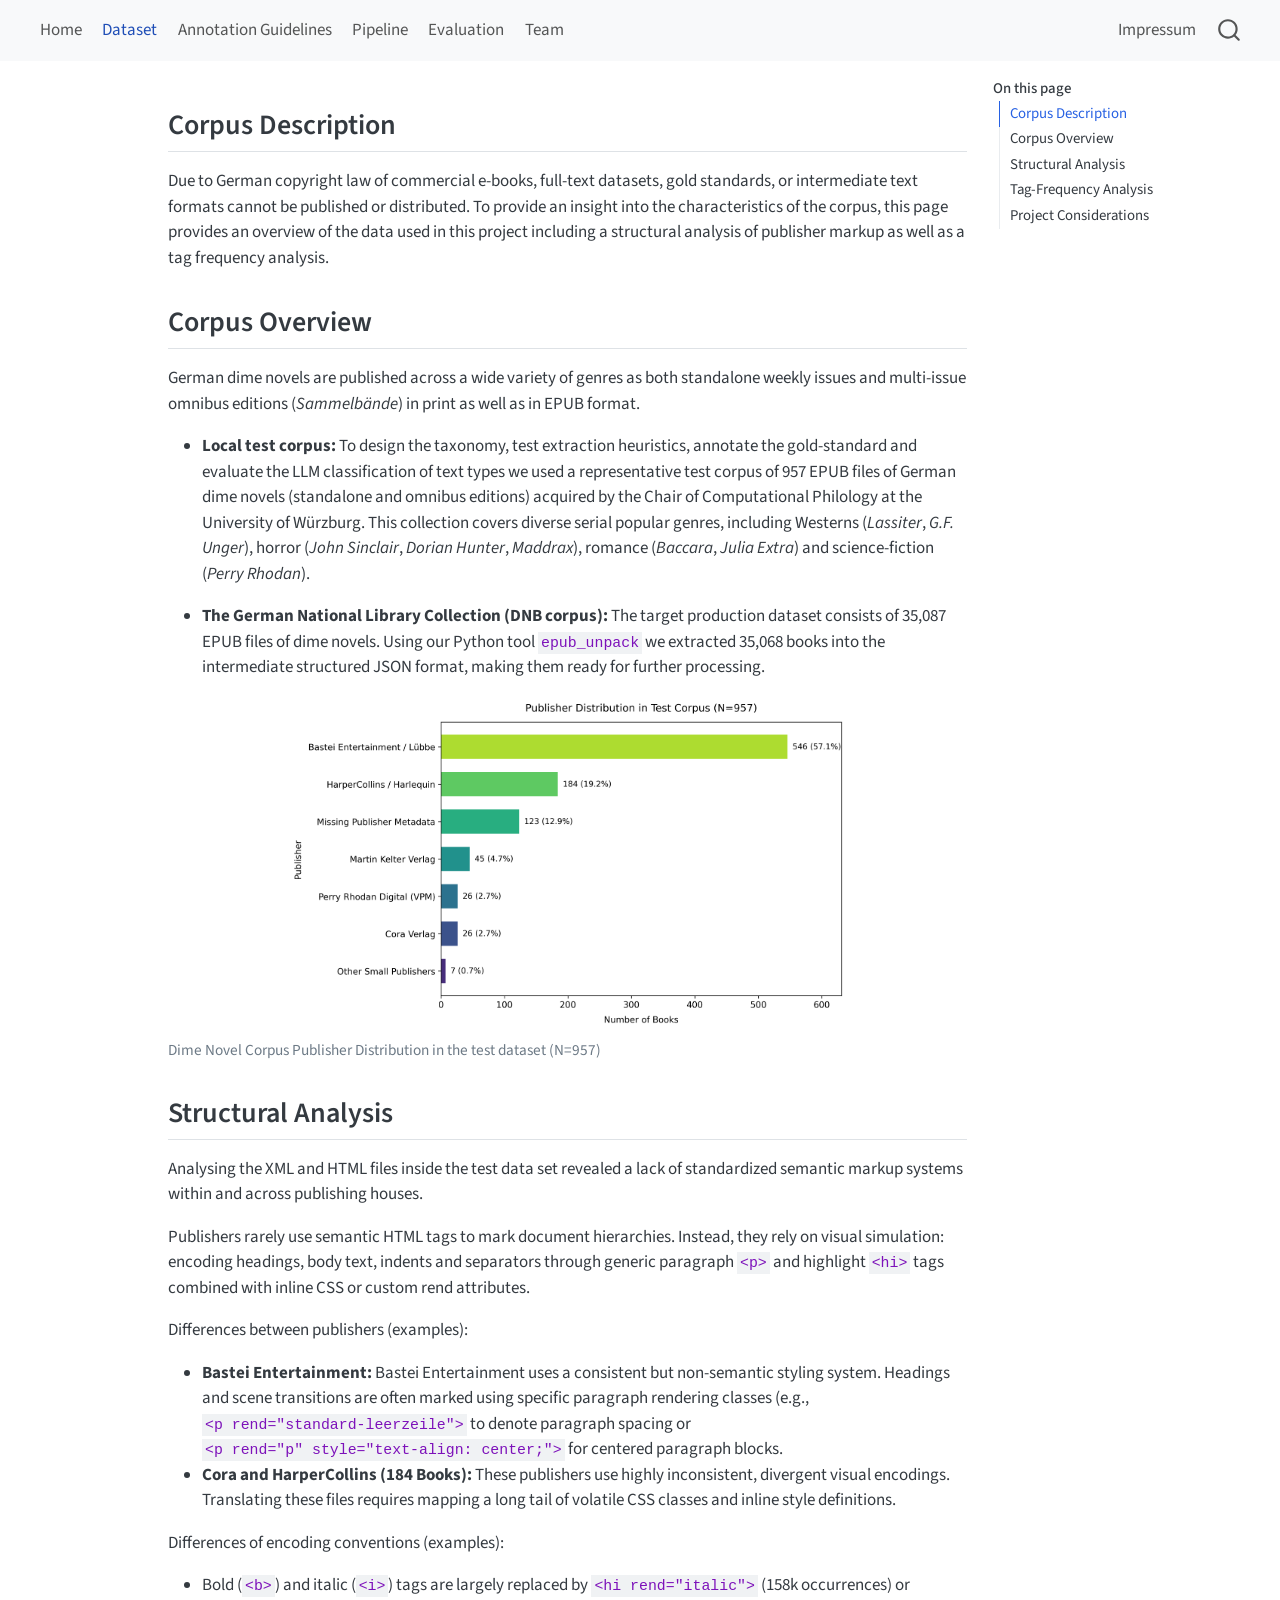
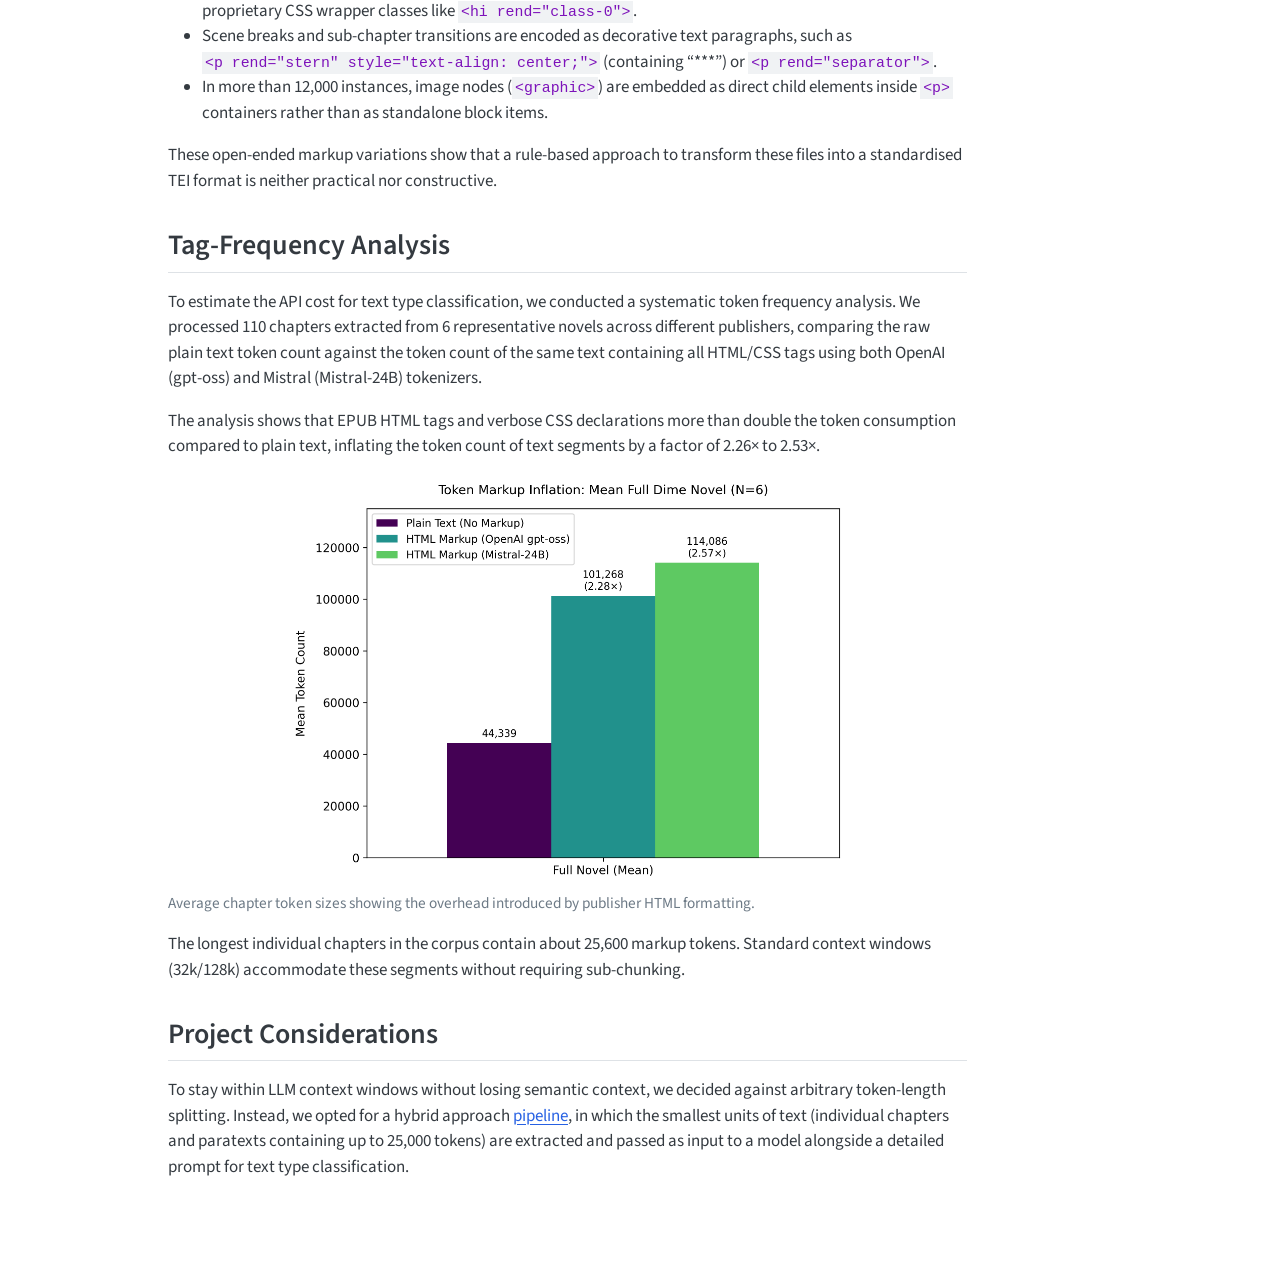
==== docs/dataset.html @ 3ae47a6f "Initial semantic upconversion website" ====
<!DOCTYPE html>
<html xmlns="http://www.w3.org/1999/xhtml" lang="en" xml:lang="en"><head>

<meta charset="utf-8">
<meta name="generator" content="quarto-1.10.18">

<meta name="viewport" content="width=device-width, initial-scale=1.0, user-scalable=yes">


<title>dataset</title>
<style>
/* Default styles provided by pandoc.
** See https://pandoc.org/MANUAL.html#variables-for-html for config info.
*/
span.smallcaps{font-variant: small-caps;}
div.columns{display: flex; gap: 1.5em;}
div.column{flex: auto;}
@media screen {
div.columns{gap: min(4vw, 1.5em);}
div.column{overflow-x: auto;}
}
div.hanging-indent{margin-left: 1.5em; text-indent: -1.5em;}
ul.task-list{list-style: none;}
ul.task-list li input[type="checkbox"] {
  width: 0.8em;
  margin: 0 0.8em 0.2em -1em; /* quarto-specific, see https://github.com/quarto-dev/quarto-cli/issues/4556 */ 
  vertical-align: middle;
}
</style>


<script src="site_libs/quarto-nav/quarto-nav.js"></script>
<script src="site_libs/quarto-nav/headroom.min.js"></script>
<script src="site_libs/clipboard/clipboard.min.js"></script>
<script src="site_libs/quarto-search/autocomplete.umd.js"></script>
<script src="site_libs/quarto-search/fuse.min.js"></script>
<script src="site_libs/quarto-search/quarto-search.js"></script>
<meta name="quarto:offset" content="./">
<script src="site_libs/quarto-html/quarto.js" type="module"></script>
<script src="site_libs/quarto-html/tabsets/tabsets.js" type="module"></script>
<script src="site_libs/quarto-html/popper.min.js"></script>
<script src="site_libs/quarto-html/tippy.umd.min.js"></script>
<script src="site_libs/quarto-html/anchor.min.js"></script>
<link href="site_libs/quarto-html/tippy.css" rel="stylesheet">
<link href="site_libs/quarto-html/quarto-syntax-highlighting-64a204ab8560d761af7679ceaba22944.css" rel="stylesheet" id="quarto-text-highlighting-styles">
<script src="site_libs/bootstrap/bootstrap.min.js"></script>
<link href="site_libs/bootstrap/bootstrap-icons.css" rel="stylesheet">
<link href="site_libs/bootstrap/bootstrap-172ba59bd5e0b52282274ba0c0cc16fc.min.css" rel="stylesheet" append-hash="true" id="quarto-bootstrap" data-mode="light">
<script src="site_libs/quarto-contrib/glightbox/glightbox.min.js"></script>
<link href="site_libs/quarto-contrib/glightbox/glightbox.min.css" rel="stylesheet">
<link href="site_libs/quarto-contrib/glightbox/lightbox.css" rel="stylesheet">
<script id="quarto-search-options" type="application/json">{
  "location": "navbar",
  "copy-button": false,
  "collapse-after": 3,
  "panel-placement": "end",
  "type": "overlay",
  "limit": 50,
  "keyboard-shortcut": [
    "f",
    "/",
    "s"
  ],
  "show-item-context": false,
  "language": {
    "search-no-results-text": "No results",
    "search-matching-documents-text": "matching documents",
    "search-copy-link-title": "Copy link to search",
    "search-hide-matches-text": "Hide additional matches",
    "search-more-match-text": "more match in this document",
    "search-more-matches-text": "more matches in this document",
    "search-clear-button-title": "Clear",
    "search-text-placeholder": "",
    "search-detached-cancel-button-title": "Cancel",
    "search-submit-button-title": "Submit",
    "search-label": "Search"
  }
}</script>


</head>

<body class="nav-fixed quarto-light">

<div id="quarto-search-results"></div>
  <header id="quarto-header" class="headroom fixed-top">
    <nav class="navbar navbar-expand-lg " data-bs-theme="dark">
      <div class="navbar-container container-fluid">
            <div id="quarto-search" class="" title="Search"></div>
          <button class="navbar-toggler" type="button" data-bs-toggle="collapse" data-bs-target="#navbarCollapse" aria-controls="navbarCollapse" role="menu" aria-expanded="false" aria-label="Toggle navigation" onclick="if (window.quartoToggleHeadroom) { window.quartoToggleHeadroom(); }">
  <span class="navbar-toggler-icon"></span>
</button>
          <div class="collapse navbar-collapse" id="navbarCollapse">
            <ul class="navbar-nav navbar-nav-scroll me-auto">
  <li class="nav-item">
    <a class="nav-link" href="./index.html"> 
<span class="menu-text">Home</span></a>
  </li>  
  <li class="nav-item">
    <a class="nav-link active" href="./dataset.html" aria-current="page"> 
<span class="menu-text">Dataset</span></a>
  </li>  
  <li class="nav-item">
    <a class="nav-link" href="./guidelines.html"> 
<span class="menu-text">Annotation Guidelines</span></a>
  </li>  
  <li class="nav-item">
    <a class="nav-link" href="./pipeline.html"> 
<span class="menu-text">Pipeline</span></a>
  </li>  
  <li class="nav-item">
    <a class="nav-link" href="./evaluation.html"> 
<span class="menu-text">Evaluation</span></a>
  </li>  
  <li class="nav-item">
    <a class="nav-link" href="./team.html"> 
<span class="menu-text">Team</span></a>
  </li>  
</ul>
            <ul class="navbar-nav navbar-nav-scroll ms-auto">
  <li class="nav-item">
    <a class="nav-link" href="./impressum.html"> 
<span class="menu-text">Impressum</span></a>
  </li>  
</ul>
          </div> <!-- /navcollapse -->
            <div class="quarto-navbar-tools">
</div>
      </div> <!-- /container-fluid -->
    </nav>
</header>
<!-- content -->
<div id="quarto-content" class="quarto-container page-columns page-rows-contents page-layout-article page-navbar">
<!-- sidebar -->
<!-- margin-sidebar -->
    <div id="quarto-margin-sidebar" class="sidebar margin-sidebar">
        <nav id="TOC" role="doc-toc" class="toc-active">
    <h2 id="toc-title">On this page</h2>
   
  <ul>
  <li><a href="#corpus-description" id="toc-corpus-description" class="nav-link active" data-scroll-target="#corpus-description">Corpus Description</a></li>
  <li><a href="#corpus-overview" id="toc-corpus-overview" class="nav-link" data-scroll-target="#corpus-overview">Corpus Overview</a></li>
  <li><a href="#structural-analysis" id="toc-structural-analysis" class="nav-link" data-scroll-target="#structural-analysis">Structural Analysis</a></li>
  <li><a href="#tag-frequency-analysis" id="toc-tag-frequency-analysis" class="nav-link" data-scroll-target="#tag-frequency-analysis">Tag-Frequency Analysis</a></li>
  <li><a href="#project-considerations" id="toc-project-considerations" class="nav-link" data-scroll-target="#project-considerations">Project Considerations</a></li>
  </ul>
</nav>
    </div>
<!-- main -->
<main class="content" id="quarto-document-content"><header id="title-block-header" class="quarto-title-block"></header>




<section id="corpus-description" class="level2">
<h2 class="anchored" data-anchor-id="corpus-description">Corpus Description</h2>
<p>Due to German copyright law of commercial e-books, full-text datasets, gold standards, or intermediate text formats cannot be published or distributed. To provide an insight into the characteristics of the corpus, this page provides an overview of the data used in this project including a structural analysis of publisher markup as well as a tag frequency analysis.</p>
</section>
<section id="corpus-overview" class="level2">
<h2 class="anchored" data-anchor-id="corpus-overview">Corpus Overview</h2>
<p>German dime novels are published across a wide variety of genres as both standalone weekly issues and multi-issue omnibus editions (<em>Sammelbände</em>) in print as well as in EPUB format.</p>
<ul>
<li><p><strong>Local test corpus:</strong> To design the taxonomy, test extraction heuristics, annotate the gold-standard and evaluate the LLM classification of text types we used a representative test corpus of 957 EPUB files of German dime novels (standalone and omnibus editions) acquired by the Chair of Computational Philology at the University of Würzburg. This collection covers diverse serial popular genres, including Westerns (<em>Lassiter</em>, <em>G.F. Unger</em>), horror (<em>John Sinclair</em>, <em>Dorian Hunter</em>, <em>Maddrax</em>), romance (<em>Baccara</em>, <em>Julia Extra</em>) and science-fiction (<em>Perry Rhodan</em>).</p></li>
<li><p><strong>The German National Library Collection (DNB corpus):</strong> The target production dataset consists of 35,087 EPUB files of dime novels. Using our Python tool <code>epub_unpack</code> we extracted 35,068 books into the intermediate structured JSON format, making them ready for further processing.</p></li>
</ul>
<div class="quarto-figure quarto-figure-center">
<figure class="figure">
<p><a href="images/publisher_distribution.png" class="lightbox" data-gallery="quarto-lightbox-gallery-1" title="Dime Novel Corpus Publisher Distribution in the test dataset (N=957)"><img src="images/publisher_distribution.png" class="img-fluid figure-img" style="width:70.0%" alt="Dime Novel Corpus Publisher Distribution in the test dataset (N=957)"></a></p>
<figcaption>Dime Novel Corpus Publisher Distribution in the test dataset (N=957)</figcaption>
</figure>
</div>
</section>
<section id="structural-analysis" class="level2">
<h2 class="anchored" data-anchor-id="structural-analysis">Structural Analysis</h2>
<p>Analysing the XML and HTML files inside the test data set revealed a lack of standardized semantic markup systems within and across publishing houses.</p>
<p>Publishers rarely use semantic HTML tags to mark document hierarchies. Instead, they rely on visual simulation: encoding headings, body text, indents and separators through generic paragraph <code>&lt;p&gt;</code> and highlight <code>&lt;hi&gt;</code> tags combined with inline CSS or custom rend attributes.</p>
<p>Differences between publishers (examples):</p>
<ul>
<li><strong>Bastei Entertainment:</strong> Bastei Entertainment uses a consistent but non-semantic styling system. Headings and scene transitions are often marked using specific paragraph rendering classes (e.g., <code>&lt;p rend="standard-leerzeile"&gt;</code> to denote paragraph spacing or <code>&lt;p rend="p" style="text-align: center;"&gt;</code> for centered paragraph blocks.</li>
<li><strong>Cora and HarperCollins (184 Books):</strong> These publishers use highly inconsistent, divergent visual encodings. Translating these files requires mapping a long tail of volatile CSS classes and inline style definitions.</li>
</ul>
<p>Differences of encoding conventions (examples):</p>
<ul>
<li>Bold (<code>&lt;b&gt;</code>) and italic (<code>&lt;i&gt;</code>) tags are largely replaced by <code>&lt;hi rend="italic"&gt;</code> (158k occurrences) or proprietary CSS wrapper classes like <code>&lt;hi rend="class-0"&gt;</code>.</li>
<li>Scene breaks and sub-chapter transitions are encoded as decorative text paragraphs, such as <code>&lt;p rend="stern" style="text-align: center;"&gt;</code> (containing “***”) or <code>&lt;p rend="separator"&gt;</code>.</li>
<li>In more than 12,000 instances, image nodes (<code>&lt;graphic&gt;</code>) are embedded as direct child elements inside <code>&lt;p&gt;</code> containers rather than as standalone block items.</li>
</ul>
<p>These open-ended markup variations show that a rule-based approach to transform these files into a standardised TEI format is neither practical nor constructive.</p>
</section>
<section id="tag-frequency-analysis" class="level2">
<h2 class="anchored" data-anchor-id="tag-frequency-analysis">Tag-Frequency Analysis</h2>
<p>To estimate the API cost for text type classification, we conducted a systematic token frequency analysis. We processed 110 chapters extracted from 6 representative novels across different publishers, comparing the raw plain text token count against the token count of the same text containing all HTML/CSS tags using both OpenAI (gpt-oss) and Mistral (Mistral-24B) tokenizers.</p>
<p>The analysis shows that EPUB HTML tags and verbose CSS declarations more than double the token consumption compared to plain text, inflating the token count of text segments by a factor of 2.26× to 2.53×.</p>
<div class="quarto-figure quarto-figure-center">
<figure class="figure">
<p><a href="images/token_analysis.png" class="lightbox" data-gallery="quarto-lightbox-gallery-2" title="Average chapter token sizes showing the overhead introduced by publisher HTML formatting."><img src="images/token_analysis.png" class="img-fluid figure-img" style="width:70.0%" alt="Average chapter token sizes showing the overhead introduced by publisher HTML formatting."></a></p>
<figcaption>Average chapter token sizes showing the overhead introduced by publisher HTML formatting.</figcaption>
</figure>
</div>
<p>The longest individual chapters in the corpus contain about 25,600 markup tokens. Standard context windows (32k/128k) accommodate these segments without requiring sub-chunking.</p>
</section>
<section id="project-considerations" class="level2">
<h2 class="anchored" data-anchor-id="project-considerations">Project Considerations</h2>
<p>To stay within LLM context windows without losing semantic context, we decided against arbitrary token-length splitting. Instead, we opted for a hybrid approach <a href="./pipeline.html">pipeline</a>, in which the smallest units of text (individual chapters and paratexts containing up to 25,000 tokens) are extracted and passed as input to a model alongside a detailed prompt for text type classification.</p>


</section>

</main> <!-- /main -->
<script id="quarto-html-after-body" type="application/javascript">
  window.document.addEventListener("DOMContentLoaded", function (event) {
    const icon = "";
    const anchorJS = new window.AnchorJS();
    anchorJS.options = {
      placement: 'right',
      icon: icon
    };
    anchorJS.add('.anchored');
    const isCodeAnnotation = (el) => {
      for (const clz of el.classList) {
        if (clz.startsWith('code-annotation-')) {                     
          return true;
        }
      }
      return false;
    }
    const onCopySuccess = function(e) {
      // button target
      const button = e.trigger;
      // don't keep focus
      button.blur();
      // flash "checked"
      button.classList.add('code-copy-button-checked');
      var currentTitle = button.getAttribute("title");
      button.setAttribute("title", "Copied!");
      let tooltip;
      if (window.bootstrap) {
        button.setAttribute("data-bs-toggle", "tooltip");
        button.setAttribute("data-bs-placement", "left");
        button.setAttribute("data-bs-title", "Copied!");
        tooltip = new bootstrap.Tooltip(button, 
          { trigger: "manual", 
            customClass: "code-copy-button-tooltip",
            offset: [0, -8]});
        tooltip.show();    
      }
      setTimeout(function() {
        if (tooltip) {
          tooltip.hide();
          button.removeAttribute("data-bs-title");
          button.removeAttribute("data-bs-toggle");
          button.removeAttribute("data-bs-placement");
        }
        button.setAttribute("title", currentTitle);
        button.classList.remove('code-copy-button-checked');
      }, 1000);
      // clear code selection
      e.clearSelection();
    }
    const getTextToCopy = function(trigger) {
      const outerScaffold = trigger.parentElement.cloneNode(true);
      const codeEl = outerScaffold.querySelector('code');
      for (const childEl of codeEl.children) {
        if (isCodeAnnotation(childEl)) {
          childEl.remove();
        }
      }
      return codeEl.innerText;
    }
    const clipboard = new window.ClipboardJS('.code-copy-button:not([data-in-quarto-modal])', {
      text: getTextToCopy
    });
    clipboard.on('success', onCopySuccess);
    if (window.document.getElementById('quarto-embedded-source-code-modal')) {
      const clipboardModal = new window.ClipboardJS('.code-copy-button[data-in-quarto-modal]', {
        text: getTextToCopy,
        container: window.document.getElementById('quarto-embedded-source-code-modal')
      });
      clipboardModal.on('success', onCopySuccess);
    }
      var localhostRegex = new RegExp(/^(?:http|https):\/\/localhost\:?[0-9]*\//);
      var mailtoRegex = new RegExp(/^mailto:/);
        var filterRegex = new RegExp('/' + window.location.host + '/');
      var isInternal = (href) => {
          return filterRegex.test(href) || localhostRegex.test(href) || mailtoRegex.test(href);
      }
      // Inspect non-navigation links and adorn them if external
     var links = window.document.querySelectorAll('a[href]:not(.nav-link):not(.navbar-brand):not(.toc-action):not(.sidebar-link):not(.sidebar-item-toggle):not(.pagination-link):not(.no-external):not([aria-hidden]):not(.dropdown-item):not(.quarto-navigation-tool):not(.about-link)');
      for (var i=0; i<links.length; i++) {
        const link = links[i];
        if (!isInternal(link.href)) {
          // undo the damage that might have been done by quarto-nav.js in the case of
          // links that we want to consider external
          if (link.dataset.originalHref !== undefined) {
            link.href = link.dataset.originalHref;
          }
        }
      }
    function tippyHover(el, contentFn, onTriggerFn, onUntriggerFn) {
      const config = {
        allowHTML: true,
        maxWidth: 500,
        delay: 100,
        arrow: false,
        appendTo: function(el) {
            return el.parentElement;
        },
        interactive: true,
        interactiveBorder: 10,
        theme: 'quarto',
        placement: 'bottom-start',
      };
      if (contentFn) {
        config.content = contentFn;
      }
      if (onTriggerFn) {
        config.onTrigger = onTriggerFn;
      }
      if (onUntriggerFn) {
        config.onUntrigger = onUntriggerFn;
      }
      window.tippy(el, config); 
    }
    const noterefs = window.document.querySelectorAll('a[role="doc-noteref"]');
    for (var i=0; i<noterefs.length; i++) {
      const ref = noterefs[i];
      tippyHover(ref, function() {
        // use id or data attribute instead here
        let href = ref.getAttribute('data-footnote-href') || ref.getAttribute('href');
        try { href = new URL(href).hash; } catch {}
        const id = href.replace(/^#\/?/, "");
        const note = window.document.getElementById(id);
        if (note) {
          return note.innerHTML;
        } else {
          return "";
        }
      });
    }
    const xrefs = window.document.querySelectorAll('a.quarto-xref');
    const processXRef = (id, note) => {
      // Strip column container classes
      const stripColumnClz = (el) => {
        el.classList.remove("page-full", "page-columns");
        if (el.children) {
          for (const child of el.children) {
            stripColumnClz(child);
          }
        }
      }
      stripColumnClz(note)
      if (id === null || id.startsWith('sec-')) {
        // Special case sections, only their first couple elements
        const container = document.createElement("div");
        if (note.children && note.children.length > 2) {
          container.appendChild(note.children[0].cloneNode(true));
          for (let i = 1; i < note.children.length; i++) {
            const child = note.children[i];
            if (child.tagName === "P" && child.innerText === "") {
              continue;
            } else {
              container.appendChild(child.cloneNode(true));
              break;
            }
          }
          if (window.Quarto?.typesetMath) {
            window.Quarto.typesetMath(container);
          }
          return container.innerHTML
        } else {
          if (window.Quarto?.typesetMath) {
            window.Quarto.typesetMath(note);
          }
          return note.innerHTML;
        }
      } else {
        // Remove any anchor links if they are present
        const anchorLink = note.querySelector('a.anchorjs-link');
        if (anchorLink) {
          anchorLink.remove();
        }
        if (window.Quarto?.typesetMath) {
          window.Quarto.typesetMath(note);
        }
        if (note.classList.contains("callout")) {
          return note.outerHTML;
        } else {
          return note.innerHTML;
        }
      }
    }
    for (var i=0; i<xrefs.length; i++) {
      const xref = xrefs[i];
      tippyHover(xref, undefined, function(instance) {
        instance.disable();
        let url = xref.getAttribute('href');
        let hash = undefined; 
        if (url.startsWith('#')) {
          hash = url;
        } else {
          try { hash = new URL(url).hash; } catch {}
        }
        if (hash) {
          const id = hash.replace(/^#\/?/, "");
          const note = window.document.getElementById(id);
          if (note !== null) {
            try {
              const html = processXRef(id, note.cloneNode(true));
              instance.setContent(html);
            } finally {
              instance.enable();
              instance.show();
            }
          } else {
            // See if we can fetch this
            fetch(url.split('#')[0])
            .then(res => res.text())
            .then(html => {
              const parser = new DOMParser();
              const htmlDoc = parser.parseFromString(html, "text/html");
              const note = htmlDoc.getElementById(id);
              if (note !== null) {
                const html = processXRef(id, note);
                instance.setContent(html);
              } 
            }).finally(() => {
              instance.enable();
              instance.show();
            });
          }
        } else {
          // See if we can fetch a full url (with no hash to target)
          // This is a special case and we should probably do some content thinning / targeting
          fetch(url)
          .then(res => res.text())
          .then(html => {
            const parser = new DOMParser();
            const htmlDoc = parser.parseFromString(html, "text/html");
            const note = htmlDoc.querySelector('main.content');
            if (note !== null) {
              // This should only happen for chapter cross references
              // (since there is no id in the URL)
              // remove the first header
              if (note.children.length > 0 && note.children[0].tagName === "HEADER") {
                note.children[0].remove();
              }
              const html = processXRef(null, note);
              instance.setContent(html);
            } 
          }).finally(() => {
            instance.enable();
            instance.show();
          });
        }
      }, function(instance) {
      });
    }
        let selectedAnnoteEl;
        const selectorForAnnotation = ( cell, annotation) => {
          let cellAttr = 'data-code-cell="' + cell + '"';
          let lineAttr = 'data-code-annotation="' +  annotation + '"';
          const selector = 'span[' + cellAttr + '][' + lineAttr + ']';
          return selector;
        }
        const selectCodeLines = (annoteEl) => {
          const doc = window.document;
          const targetCell = annoteEl.getAttribute("data-target-cell");
          const targetAnnotation = annoteEl.getAttribute("data-target-annotation");
          const annoteSpan = window.document.querySelector(selectorForAnnotation(targetCell, targetAnnotation));
          const lines = annoteSpan.getAttribute("data-code-lines").split(",");
          const lineIds = lines.map((line) => {
            return targetCell + "-" + line;
          })
          let top = null;
          let height = null;
          let parent = null;
          if (lineIds.length > 0) {
              //compute the position of the single el (top and bottom and make a div)
              const el = window.document.getElementById(lineIds[0]);
              top = el.offsetTop;
              height = el.offsetHeight;
              parent = el.parentElement.parentElement;
            if (lineIds.length > 1) {
              const lastEl = window.document.getElementById(lineIds[lineIds.length - 1]);
              const bottom = lastEl.offsetTop + lastEl.offsetHeight;
              height = bottom - top;
            }
            if (top !== null && height !== null && parent !== null) {
              // cook up a div (if necessary) and position it 
              let div = window.document.getElementById("code-annotation-line-highlight");
              if (div === null) {
                div = window.document.createElement("div");
                div.setAttribute("id", "code-annotation-line-highlight");
                div.style.position = 'absolute';
                parent.appendChild(div);
              }
              div.style.top = top - 2 + "px";
              div.style.height = height + 4 + "px";
              div.style.left = 0;
              let gutterDiv = window.document.getElementById("code-annotation-line-highlight-gutter");
              if (gutterDiv === null) {
                gutterDiv = window.document.createElement("div");
                gutterDiv.setAttribute("id", "code-annotation-line-highlight-gutter");
                gutterDiv.style.position = 'absolute';
                const codeCell = window.document.getElementById(targetCell);
                const gutter = codeCell.querySelector('.code-annotation-gutter');
                gutter.appendChild(gutterDiv);
              }
              gutterDiv.style.top = top - 2 + "px";
              gutterDiv.style.height = height + 4 + "px";
            }
            selectedAnnoteEl = annoteEl;
          }
        };
        const unselectCodeLines = () => {
          const elementsIds = ["code-annotation-line-highlight", "code-annotation-line-highlight-gutter"];
          elementsIds.forEach((elId) => {
            const div = window.document.getElementById(elId);
            if (div) {
              div.remove();
            }
          });
          selectedAnnoteEl = undefined;
        };
          // Handle positioning of the toggle
      window.addEventListener(
        "resize",
        throttle(() => {
          elRect = undefined;
          if (selectedAnnoteEl) {
            selectCodeLines(selectedAnnoteEl);
          }
        }, 10)
      );
      function throttle(fn, ms) {
      let throttle = false;
      let timer;
        return (...args) => {
          if(!throttle) { // first call gets through
              fn.apply(this, args);
              throttle = true;
          } else { // all the others get throttled
              if(timer) clearTimeout(timer); // cancel #2
              timer = setTimeout(() => {
                fn.apply(this, args);
                timer = throttle = false;
              }, ms);
          }
        };
      }
        // Attach click handler to the DT
        const annoteDls = window.document.querySelectorAll('dt[data-target-cell]');
        for (const annoteDlNode of annoteDls) {
          annoteDlNode.addEventListener('click', (event) => {
            const clickedEl = event.target;
            if (clickedEl !== selectedAnnoteEl) {
              unselectCodeLines();
              const activeEl = window.document.querySelector('dt[data-target-cell].code-annotation-active');
              if (activeEl) {
                activeEl.classList.remove('code-annotation-active');
              }
              selectCodeLines(clickedEl);
              clickedEl.classList.add('code-annotation-active');
            } else {
              // Unselect the line
              unselectCodeLines();
              clickedEl.classList.remove('code-annotation-active');
            }
          });
        }
    const findCites = (el) => {
      const parentEl = el.parentElement;
      if (parentEl) {
        const cites = parentEl.dataset.cites;
        if (cites) {
          return {
            el,
            cites: cites.split(' ')
          };
        } else {
          return findCites(el.parentElement)
        }
      } else {
        return undefined;
      }
    };
    var bibliorefs = window.document.querySelectorAll('a[role="doc-biblioref"]');
    for (var i=0; i<bibliorefs.length; i++) {
      const ref = bibliorefs[i];
      const citeInfo = findCites(ref);
      if (citeInfo) {
        tippyHover(citeInfo.el, function() {
          var popup = window.document.createElement('div');
          citeInfo.cites.forEach(function(cite) {
            var citeDiv = window.document.createElement('div');
            citeDiv.classList.add('hanging-indent');
            citeDiv.classList.add('csl-entry');
            var biblioDiv = window.document.getElementById('ref-' + cite);
            if (biblioDiv) {
              citeDiv.innerHTML = biblioDiv.innerHTML;
            }
            popup.appendChild(citeDiv);
          });
          return popup.innerHTML;
        });
      }
    }
  });
  </script>
</div> <!-- /content -->
<script>var lightboxQuarto = GLightbox({"closeEffect":"zoom","descPosition":"bottom","loop":false,"openEffect":"zoom","selector":".lightbox"});
(function() {
  let previousOnload = window.onload;
  window.onload = () => {
    if (previousOnload) {
      previousOnload();
    }
    lightboxQuarto.on('slide_before_load', (data) => {
      const { slideIndex, slideNode, slideConfig, player, trigger } = data;
      const href = trigger.getAttribute('href');
      if (href !== null) {
        const imgEl = window.document.querySelector(`a[href="${href}"] img`);
        if (imgEl !== null) {
          const srcAttr = imgEl.getAttribute("src");
          if (srcAttr && srcAttr.startsWith("data:")) {
            slideConfig.href = srcAttr;
          }
        }
      } 
    });
  
    lightboxQuarto.on('slide_after_load', (data) => {
      const { slideIndex, slideNode, slideConfig, player, trigger } = data;
      if (window.Quarto?.typesetMath) {
        window.Quarto.typesetMath(slideNode);
      }
    });
  
  };
  
})();
          </script>




</body></html>
---- docs/site_libs/quarto-html/tippy.css ----
.tippy-box[data-animation=fade][data-state=hidden]{opacity:0}[data-tippy-root]{max-width:calc(100vw - 10px)}.tippy-box{position:relative;background-color:#333;color:#fff;border-radius:4px;font-size:14px;line-height:1.4;white-space:normal;outline:0;transition-property:transform,visibility,opacity}.tippy-box[data-placement^=top]>.tippy-arrow{bottom:0}.tippy-box[data-placement^=top]>.tippy-arrow:before{bottom:-7px;left:0;border-width:8px 8px 0;border-top-color:initial;transform-origin:center top}.tippy-box[data-placement^=bottom]>.tippy-arrow{top:0}.tippy-box[data-placement^=bottom]>.tippy-arrow:before{top:-7px;left:0;border-width:0 8px 8px;border-bottom-color:initial;transform-origin:center bottom}.tippy-box[data-placement^=left]>.tippy-arrow{right:0}.tippy-box[data-placement^=left]>.tippy-arrow:before{border-width:8px 0 8px 8px;border-left-color:initial;right:-7px;transform-origin:center left}.tippy-box[data-placement^=right]>.tippy-arrow{left:0}.tippy-box[data-placement^=right]>.tippy-arrow:before{left:-7px;border-width:8px 8px 8px 0;border-right-color:initial;transform-origin:center right}.tippy-box[data-inertia][data-state=visible]{transition-timing-function:cubic-bezier(.54,1.5,.38,1.11)}.tippy-arrow{width:16px;height:16px;color:#333}.tippy-arrow:before{content:"";position:absolute;border-color:transparent;border-style:solid}.tippy-content{position:relative;padding:5px 9px;z-index:1}
---- docs/site_libs/quarto-html/quarto-syntax-highlighting-64a204ab8560d761af7679ceaba22944.css ----
/* quarto syntax highlight colors */
:root {
  --quarto-hl-ot-color: #003B4F;
  --quarto-hl-at-color: #657422;
  --quarto-hl-ss-color: #20794D;
  --quarto-hl-an-color: #5E5E5E;
  --quarto-hl-fu-color: #4758AB;
  --quarto-hl-st-color: #20794D;
  --quarto-hl-cf-color: #003B4F;
  --quarto-hl-op-color: #5E5E5E;
  --quarto-hl-er-color: #AD0000;
  --quarto-hl-bn-color: #AD0000;
  --quarto-hl-al-color: #AD0000;
  --quarto-hl-va-color: #111111;
  --quarto-hl-bu-color: inherit;
  --quarto-hl-ex-color: inherit;
  --quarto-hl-pp-color: #AD0000;
  --quarto-hl-in-color: #5E5E5E;
  --quarto-hl-vs-color: #20794D;
  --quarto-hl-wa-color: #5E5E5E;
  --quarto-hl-do-color: #5E5E5E;
  --quarto-hl-im-color: #00769E;
  --quarto-hl-ch-color: #20794D;
  --quarto-hl-dt-color: #AD0000;
  --quarto-hl-fl-color: #AD0000;
  --quarto-hl-co-color: #5E5E5E;
  --quarto-hl-cv-color: #5E5E5E;
  --quarto-hl-cn-color: #8f5902;
  --quarto-hl-sc-color: #5E5E5E;
  --quarto-hl-dv-color: #AD0000;
  --quarto-hl-kw-color: #003B4F;
}

/* other quarto variables */
:root {
  --quarto-font-monospace: SFMono-Regular, Menlo, Monaco, Consolas, "Liberation Mono", "Courier New", monospace;
}

/* syntax highlight based on Pandoc's rules */
pre > code.sourceCode > span {
  color: #003B4F;
}

code.sourceCode > span {
  color: #003B4F;
}

div.sourceCode,
div.sourceCode pre.sourceCode {
  color: #003B4F;
}

/* Normal */
code span {
  color: #003B4F;
}

/* Alert */
code span.al {
  color: #AD0000;
  font-style: inherit;
}

/* Annotation */
code span.an {
  color: #5E5E5E;
  font-style: inherit;
}

/* Attribute */
code span.at {
  color: #657422;
  font-style: inherit;
}

/* BaseN */
code span.bn {
  color: #AD0000;
  font-style: inherit;
}

/* BuiltIn */
code span.bu {
  font-style: inherit;
}

/* ControlFlow */
code span.cf {
  color: #003B4F;
  font-weight: bold;
  font-style: inherit;
}

/* Char */
code span.ch {
  color: #20794D;
  font-style: inherit;
}

/* Constant */
code span.cn {
  color: #8f5902;
  font-style: inherit;
}

/* Comment */
code span.co {
  color: #5E5E5E;
  font-style: inherit;
}

/* CommentVar */
code span.cv {
  color: #5E5E5E;
  font-style: italic;
}

/* Documentation */
code span.do {
  color: #5E5E5E;
  font-style: italic;
}

/* DataType */
code span.dt {
  color: #AD0000;
  font-style: inherit;
}

/* DecVal */
code span.dv {
  color: #AD0000;
  font-style: inherit;
}

/* Error */
code span.er {
  color: #AD0000;
  font-style: inherit;
}

/* Extension */
code span.ex {
  font-style: inherit;
}

/* Float */
code span.fl {
  color: #AD0000;
  font-style: inherit;
}

/* Function */
code span.fu {
  color: #4758AB;
  font-style: inherit;
}

/* Import */
code span.im {
  color: #00769E;
  font-style: inherit;
}

/* Information */
code span.in {
  color: #5E5E5E;
  font-style: inherit;
}

/* Keyword */
code span.kw {
  color: #003B4F;
  font-weight: bold;
  font-style: inherit;
}

/* Operator */
code span.op {
  color: #5E5E5E;
  font-style: inherit;
}

/* Other */
code span.ot {
  color: #003B4F;
  font-style: inherit;
}

/* Preprocessor */
code span.pp {
  color: #AD0000;
  font-style: inherit;
}

/* SpecialChar */
code span.sc {
  color: #5E5E5E;
  font-style: inherit;
}

/* SpecialString */
code span.ss {
  color: #20794D;
  font-style: inherit;
}

/* String */
code span.st {
  color: #20794D;
  font-style: inherit;
}

/* Variable */
code span.va {
  color: #111111;
  font-style: inherit;
}

/* VerbatimString */
code span.vs {
  color: #20794D;
  font-style: inherit;
}

/* Warning */
code span.wa {
  color: #5E5E5E;
  font-style: italic;
}

.prevent-inlining {
  content: "</";
}

/*# sourceMappingURL=9d8d5bb603a83b8298b89080a598c93b.css.map */
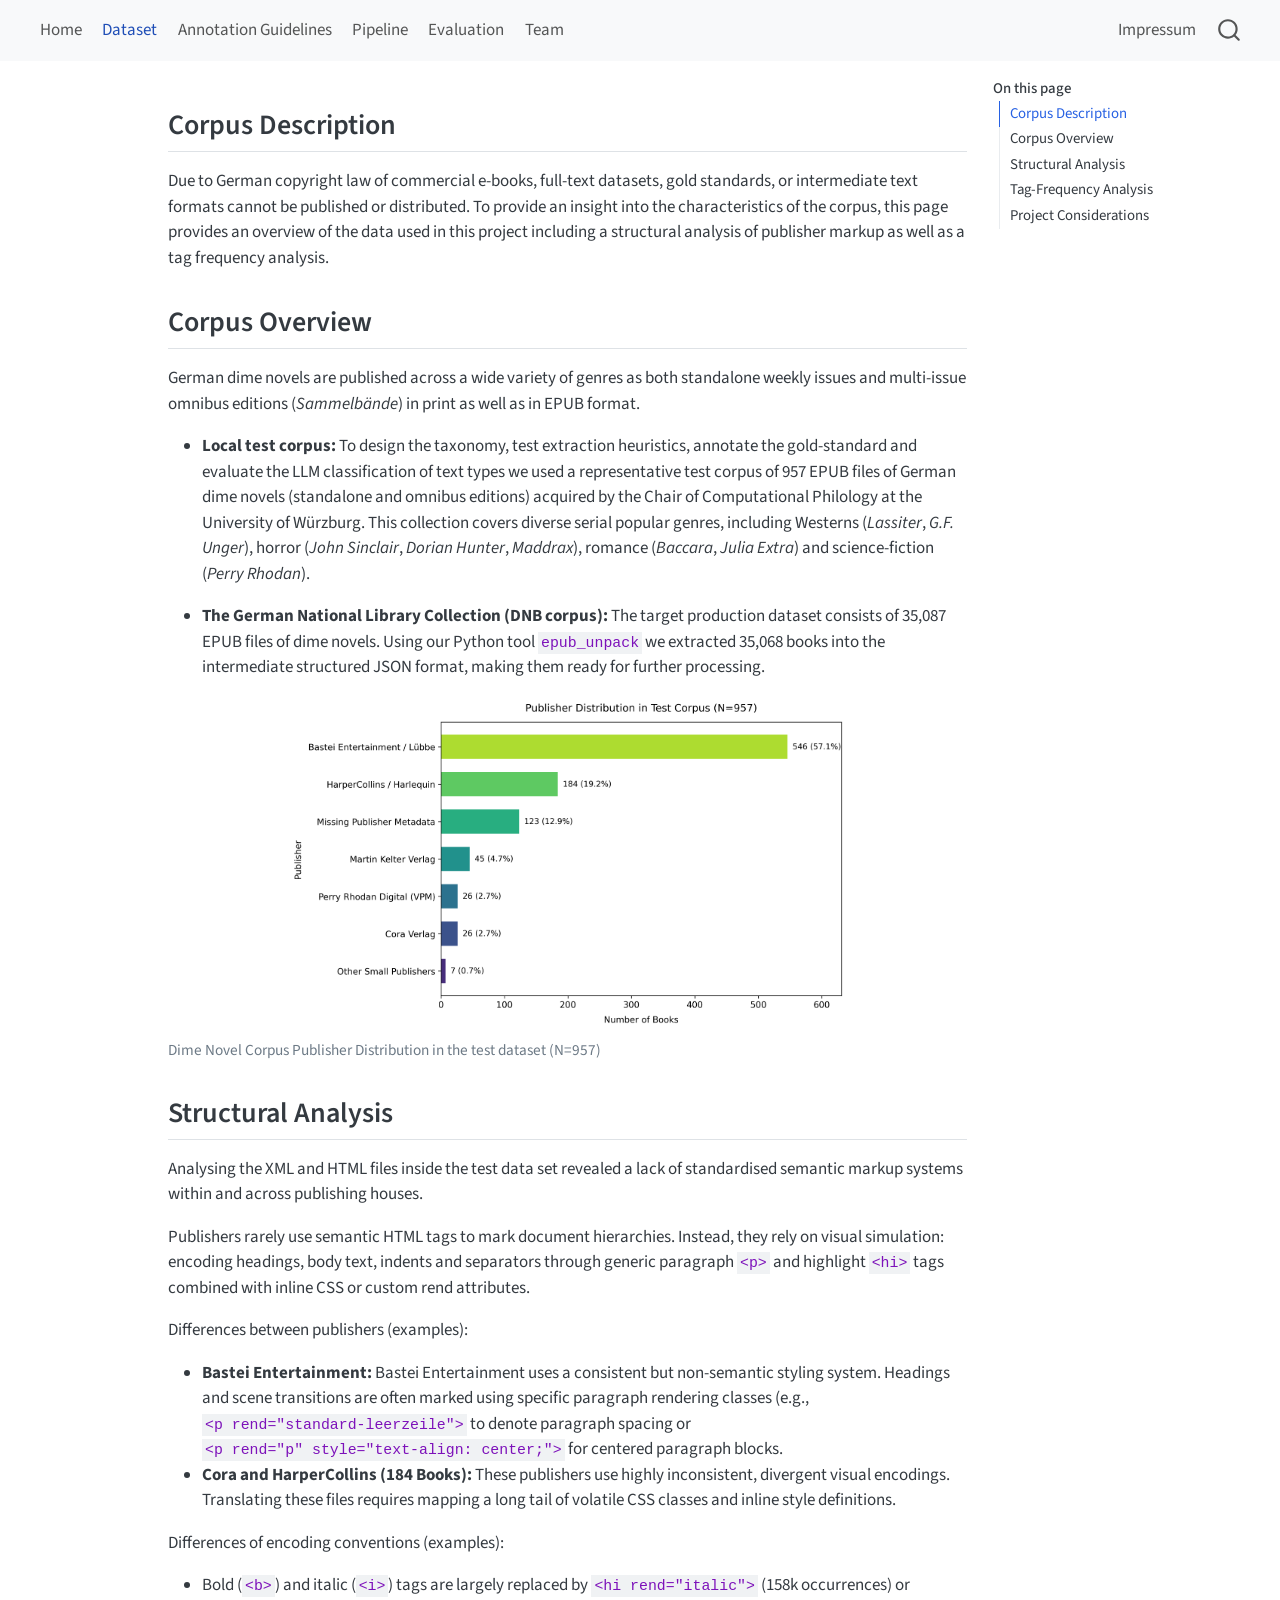
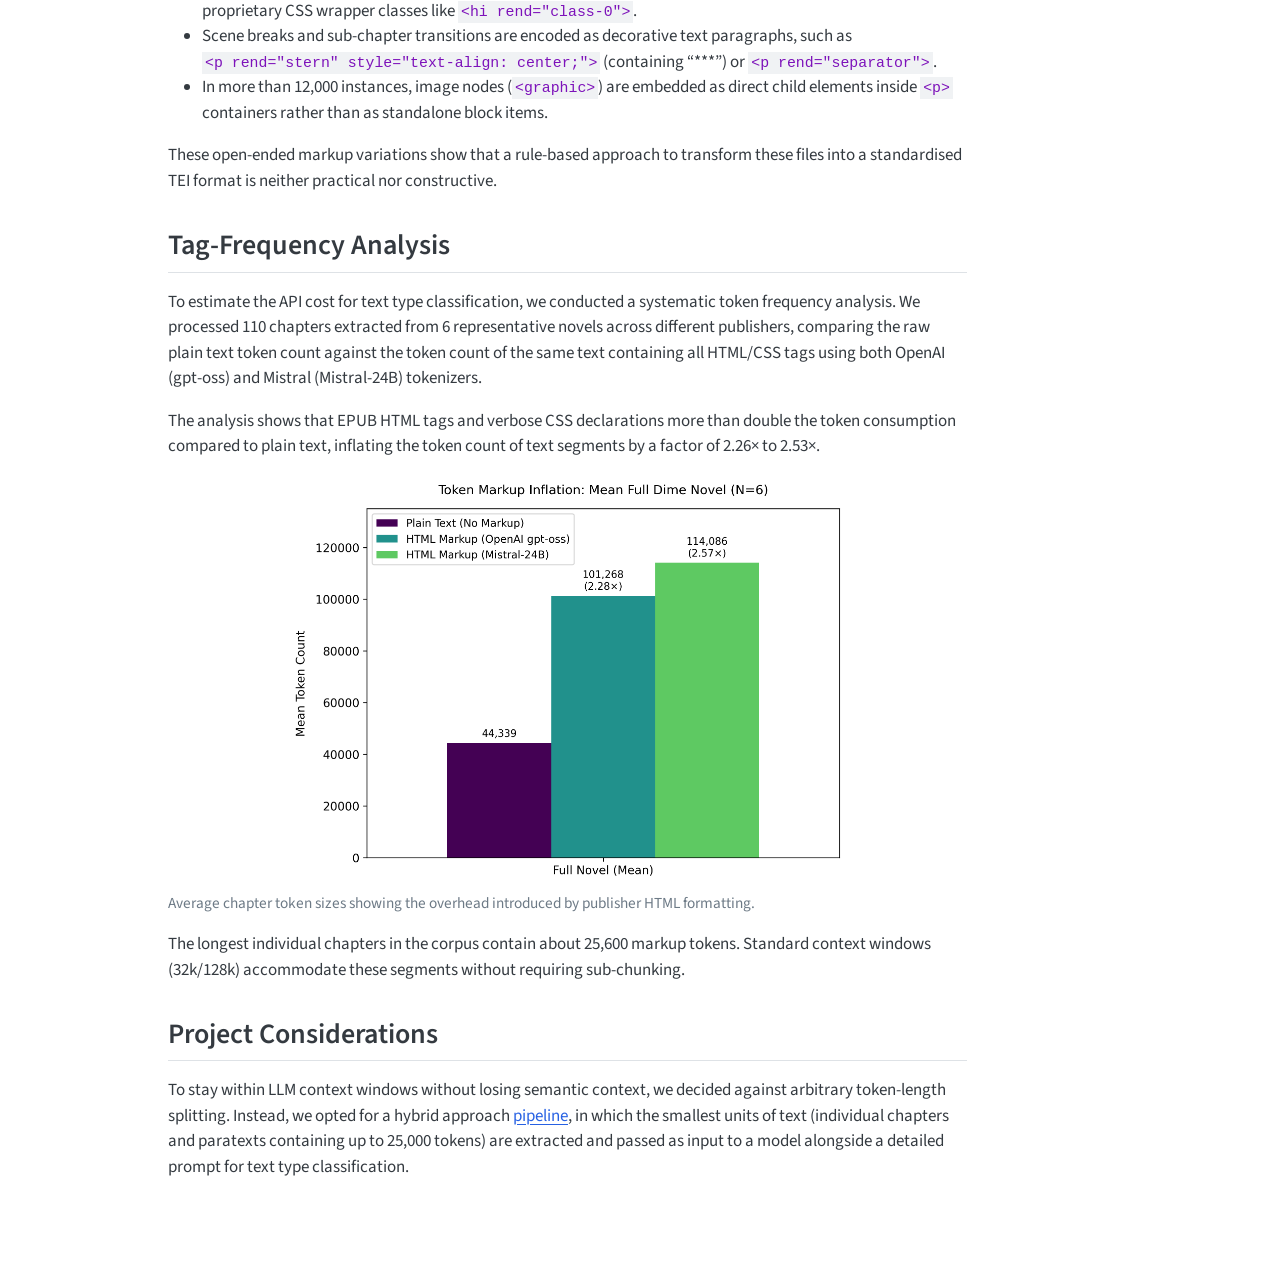
==== commit eef01411: "edit text" ====
--- a/docs/dataset.html
+++ b/docs/dataset.html
@@ -172,7 +172,7 @@
 </section>
 <section id="structural-analysis" class="level2">
 <h2 class="anchored" data-anchor-id="structural-analysis">Structural Analysis</h2>
-<p>Analysing the XML and HTML files inside the test data set revealed a lack of standardized semantic markup systems within and across publishing houses.</p>
+<p>Analysing the XML and HTML files inside the test data set revealed a lack of standardised semantic markup systems within and across publishing houses.</p>
 <p>Publishers rarely use semantic HTML tags to mark document hierarchies. Instead, they rely on visual simulation: encoding headings, body text, indents and separators through generic paragraph <code>&lt;p&gt;</code> and highlight <code>&lt;hi&gt;</code> tags combined with inline CSS or custom rend attributes.</p>
 <p>Differences between publishers (examples):</p>
 <ul>
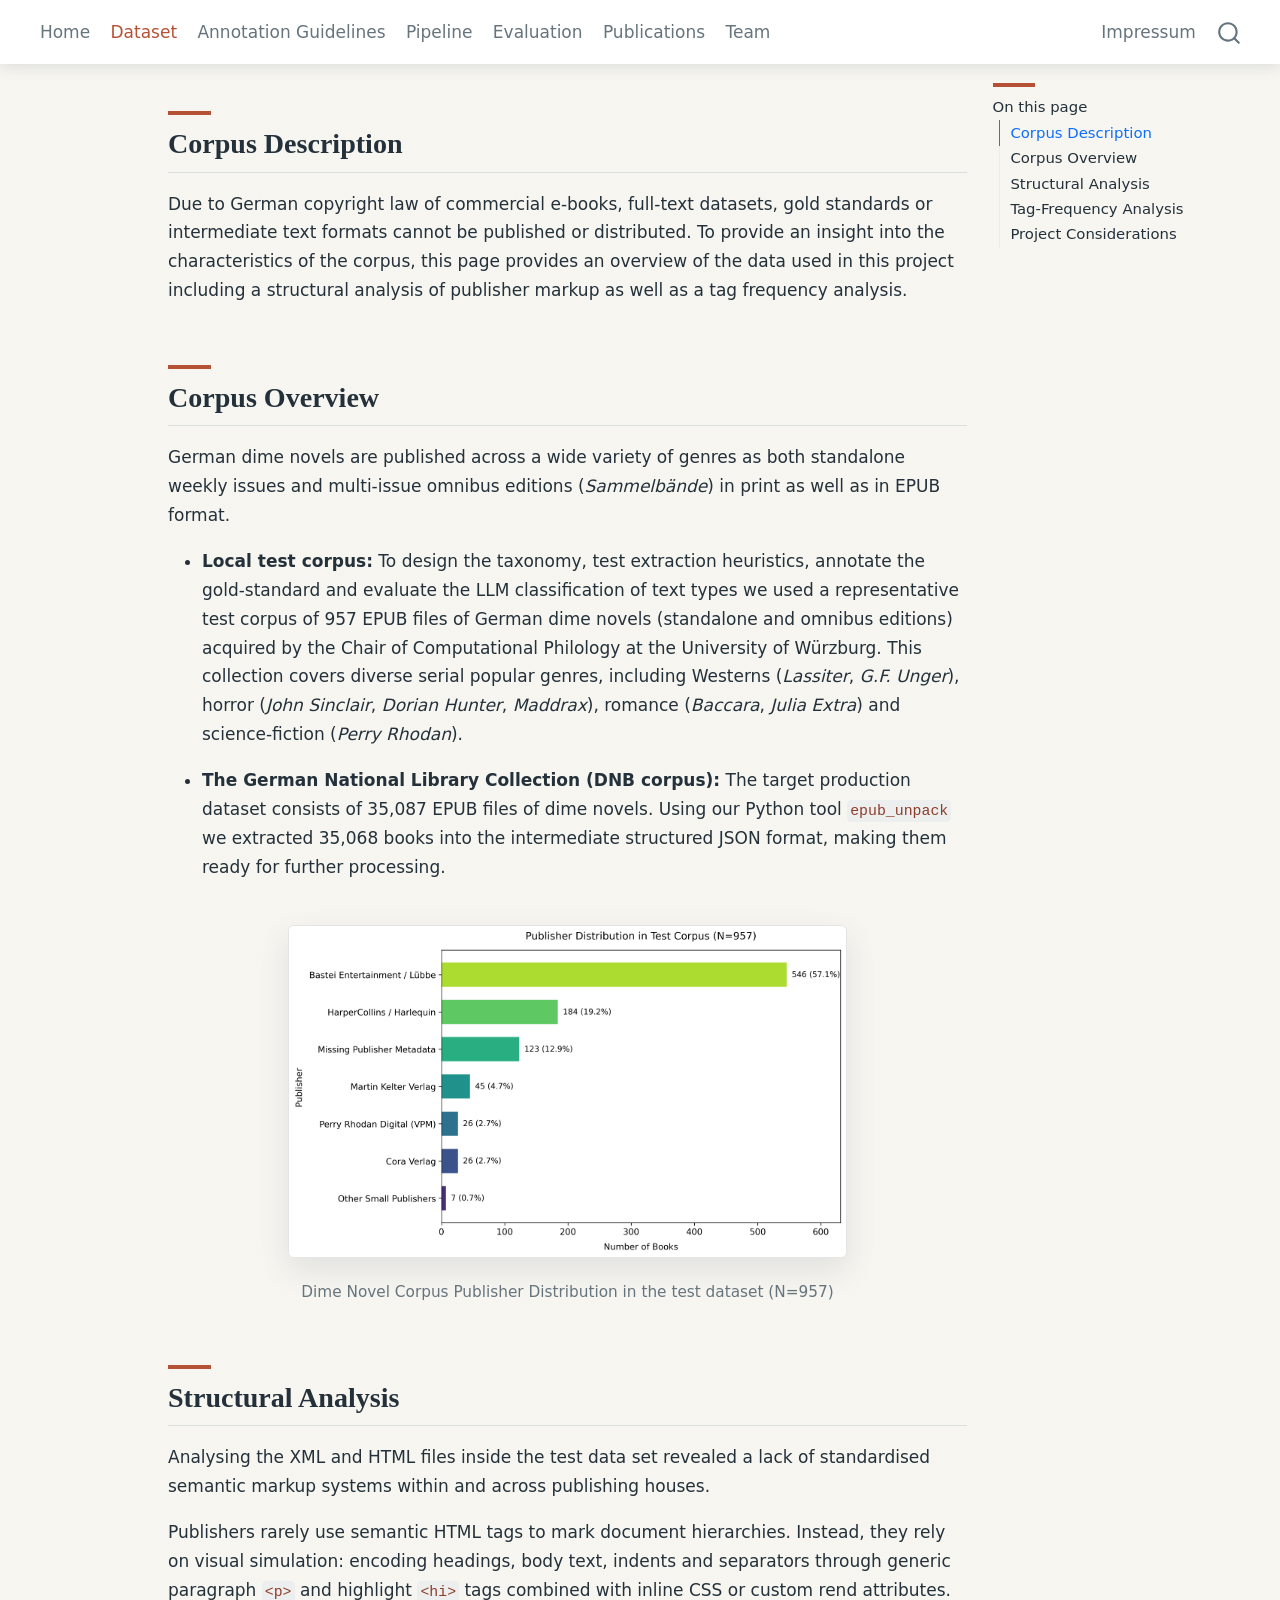
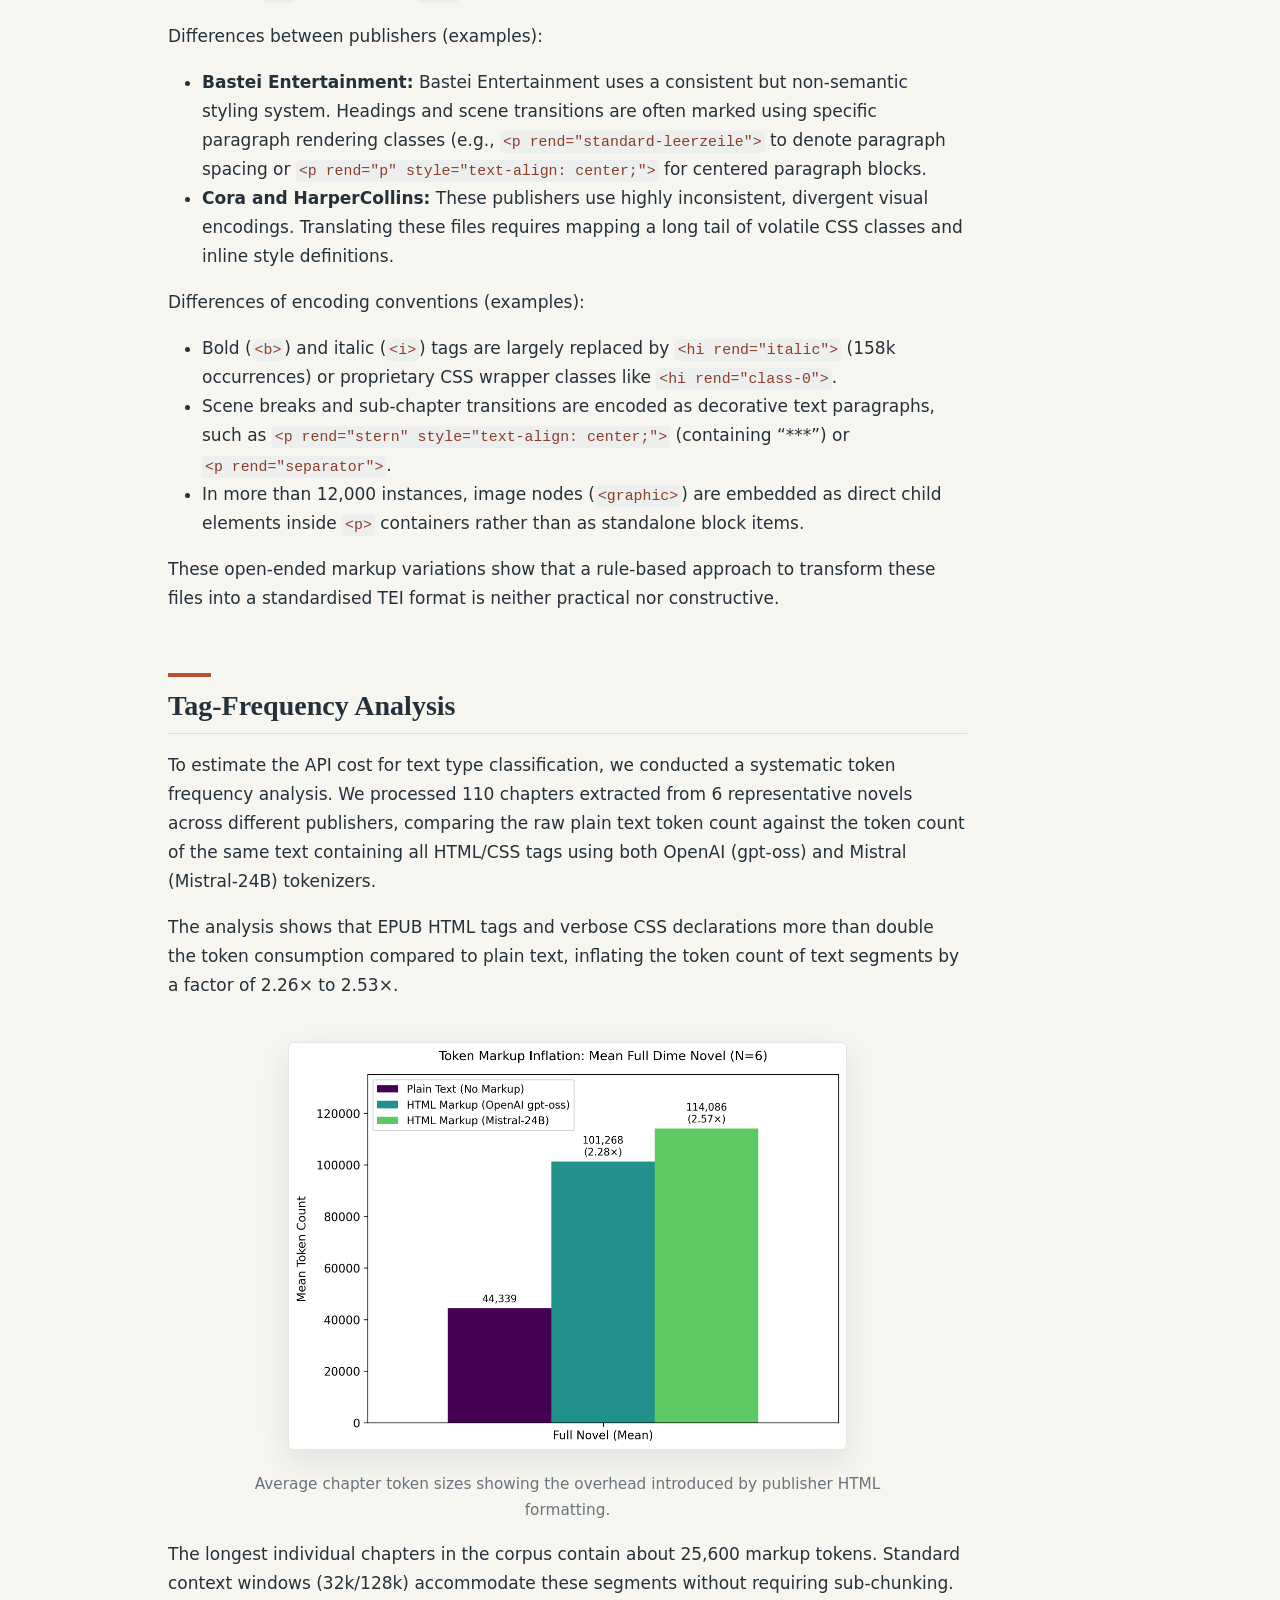
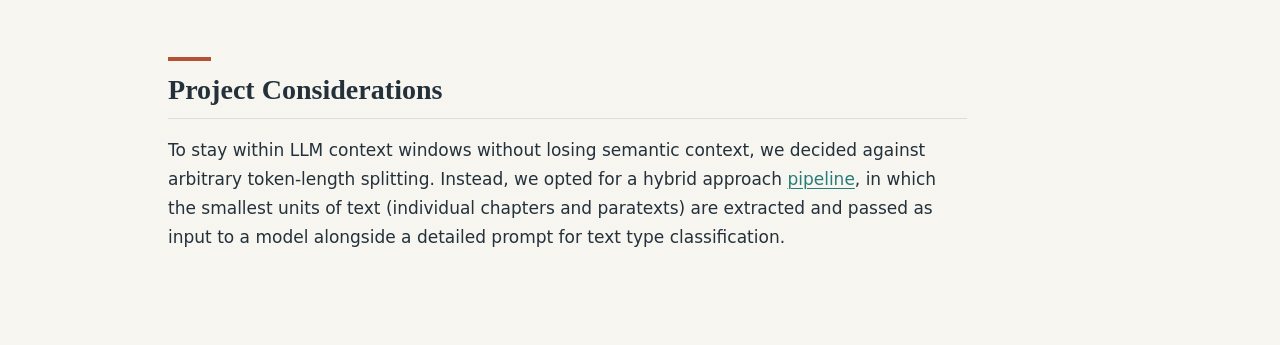
==== commit 9e24e85d: "configure final production design" ====
--- a/docs/dataset.html
+++ b/docs/dataset.html
@@ -45,7 +45,7 @@
 <link href="site_libs/quarto-html/quarto-syntax-highlighting-64a204ab8560d761af7679ceaba22944.css" rel="stylesheet" id="quarto-text-highlighting-styles">
 <script src="site_libs/bootstrap/bootstrap.min.js"></script>
 <link href="site_libs/bootstrap/bootstrap-icons.css" rel="stylesheet">
-<link href="site_libs/bootstrap/bootstrap-172ba59bd5e0b52282274ba0c0cc16fc.min.css" rel="stylesheet" append-hash="true" id="quarto-bootstrap" data-mode="light">
+<link href="site_libs/bootstrap/bootstrap-d0cfe7a3482e0d49a74229a8f3b76718.min.css" rel="stylesheet" append-hash="true" id="quarto-bootstrap" data-mode="light">
 <script src="site_libs/quarto-contrib/glightbox/glightbox.min.js"></script>
 <link href="site_libs/quarto-contrib/glightbox/glightbox.min.css" rel="stylesheet">
 <link href="site_libs/quarto-contrib/glightbox/lightbox.css" rel="stylesheet">
@@ -78,6 +78,7 @@
 }</script>
 
 
+<link rel="stylesheet" href="styles-playground.css">
 </head>
 
 <body class="nav-fixed quarto-light">
@@ -111,6 +112,10 @@
   <li class="nav-item">
     <a class="nav-link" href="./evaluation.html"> 
 <span class="menu-text">Evaluation</span></a>
+  </li>  
+  <li class="nav-item">
+    <a class="nav-link" href="./publications.pdf"> 
+<span class="menu-text">Publications</span></a>
   </li>  
   <li class="nav-item">
     <a class="nav-link" href="./team.html"> 
@@ -154,7 +159,7 @@
 
 <section id="corpus-description" class="level2">
 <h2 class="anchored" data-anchor-id="corpus-description">Corpus Description</h2>
-<p>Due to German copyright law of commercial e-books, full-text datasets, gold standards, or intermediate text formats cannot be published or distributed. To provide an insight into the characteristics of the corpus, this page provides an overview of the data used in this project including a structural analysis of publisher markup as well as a tag frequency analysis.</p>
+<p>Due to German copyright law of commercial e-books, full-text datasets, gold standards or intermediate text formats cannot be published or distributed. To provide an insight into the characteristics of the corpus, this page provides an overview of the data used in this project including a structural analysis of publisher markup as well as a tag frequency analysis.</p>
 </section>
 <section id="corpus-overview" class="level2">
 <h2 class="anchored" data-anchor-id="corpus-overview">Corpus Overview</h2>
@@ -177,7 +182,7 @@
 <p>Differences between publishers (examples):</p>
 <ul>
 <li><strong>Bastei Entertainment:</strong> Bastei Entertainment uses a consistent but non-semantic styling system. Headings and scene transitions are often marked using specific paragraph rendering classes (e.g., <code>&lt;p rend="standard-leerzeile"&gt;</code> to denote paragraph spacing or <code>&lt;p rend="p" style="text-align: center;"&gt;</code> for centered paragraph blocks.</li>
-<li><strong>Cora and HarperCollins (184 Books):</strong> These publishers use highly inconsistent, divergent visual encodings. Translating these files requires mapping a long tail of volatile CSS classes and inline style definitions.</li>
+<li><strong>Cora and HarperCollins:</strong> These publishers use highly inconsistent, divergent visual encodings. Translating these files requires mapping a long tail of volatile CSS classes and inline style definitions.</li>
 </ul>
 <p>Differences of encoding conventions (examples):</p>
 <ul>
@@ -201,7 +206,7 @@
 </section>
 <section id="project-considerations" class="level2">
 <h2 class="anchored" data-anchor-id="project-considerations">Project Considerations</h2>
-<p>To stay within LLM context windows without losing semantic context, we decided against arbitrary token-length splitting. Instead, we opted for a hybrid approach <a href="./pipeline.html">pipeline</a>, in which the smallest units of text (individual chapters and paratexts containing up to 25,000 tokens) are extracted and passed as input to a model alongside a detailed prompt for text type classification.</p>
+<p>To stay within LLM context windows without losing semantic context, we decided against arbitrary token-length splitting. Instead, we opted for a hybrid approach <a href="./pipeline.html">pipeline</a>, in which the smallest units of text (individual chapters and paratexts) are extracted and passed as input to a model alongside a detailed prompt for text type classification.</p>
 
 
 </section>
--- a/docs/styles-playground.css
+++ b/docs/styles-playground.css
@@ -0,0 +1,508 @@
+/* Shared production styles for the default Quarto build and playground profile. */
+
+:root {
+  --playground-ink: #24313a;
+  --playground-muted: #66747d;
+  --playground-paper: #f6f5f0;
+  --playground-panel: #ffffff;
+  --playground-accent: #b55236;
+  --playground-accent-soft: #ead8d0;
+  --playground-teal: #287c78;
+  --playground-teal-soft: #dcebe8;
+  --playground-rule: #d9dfdc;
+  --playground-shadow: 0 0.7rem 1.8rem rgba(36, 49, 58, 0.1);
+}
+
+html {
+  scroll-behavior: smooth;
+}
+
+body {
+  color: var(--playground-ink);
+  background:
+    linear-gradient(rgba(246, 245, 240, 0.96), rgba(246, 245, 240, 0.96)),
+    repeating-linear-gradient(0deg, rgba(36, 49, 58, 0.018) 0, rgba(36, 49, 58, 0.018) 1px, transparent 1px, transparent 4px);
+  line-height: 1.7;
+}
+
+.navbar {
+  --bs-navbar-color: var(--playground-ink);
+  --bs-navbar-hover-color: var(--playground-accent);
+  --bs-navbar-active-color: var(--playground-accent);
+  --bs-navbar-brand-color: var(--playground-ink);
+  --bs-navbar-brand-hover-color: var(--playground-accent);
+  background-color: var(--playground-panel) !important;
+  border-bottom: 0;
+  box-shadow: 0 2px 14px rgba(36, 49, 58, 0.13);
+}
+
+.navbar-brand {
+  font-weight: 700;
+  letter-spacing: 0.01em;
+}
+
+.navbar .nav-link {
+  color: var(--playground-muted) !important;
+}
+
+.navbar .nav-link.active {
+  opacity: 1;
+  color: var(--playground-accent) !important;
+}
+
+.aa-DetachedSearchButton,
+.aa-DetachedSearchButtonIcon,
+.navbar #quarto-search .aa-Label svg,
+.navbar #quarto-search .aa-SubmitIcon {
+  color: var(--playground-muted) !important;
+  fill: currentColor;
+  opacity: 1 !important;
+}
+
+main.content {
+  max-width: 1100px;
+}
+
+@media (min-width: 1100px) {
+  .index-page {
+    position: static;
+    display: block !important;
+    width: auto;
+  }
+
+  .index-page > .column {
+    width: 100% !important;
+  }
+
+  .index-page > .index-main-column {
+    flex: none !important;
+    width: 100% !important;
+    max-width: 1100px;
+    margin-right: auto;
+    margin-left: auto;
+  }
+
+  .index-page > .column:first-child,
+  .index-page > .column:last-child {
+    position: absolute;
+    top: 16rem;
+    width: 180px !important;
+  }
+
+  .index-page > .column:first-child {
+    left: clamp(1rem, 4vw, 5rem);
+  }
+
+  .index-page > .column:last-child {
+    right: clamp(1rem, 4vw, 5rem);
+    width: 220px !important;
+  }
+
+  .index-page > .column:first-child > .index-brand-rail,
+  .index-page > .column:last-child > .index-team-list {
+    padding-top: 0;
+  }
+
+  .index-page > .column:first-child > .index-brand-rail {
+    align-items: flex-start;
+  }
+
+  .index-page > .column:last-child > .index-team-list {
+    text-align: left;
+  }
+}
+
+@media (min-width: 768px) and (max-width: 1099px) {
+  .index-page {
+    display: grid !important;
+    grid-template-columns: 150px minmax(0, 1fr) 180px;
+    column-gap: 2rem;
+  }
+
+  .index-page > .column {
+    width: auto !important;
+  }
+
+  .index-page > .column > .index-brand-rail,
+  .index-page > .column > .index-team-list {
+    padding-top: 8rem;
+  }
+
+  .index-page > .column:first-child > .index-brand-rail {
+    align-items: flex-start;
+  }
+
+  .index-page > .column:last-child > .index-team-list {
+    text-align: left;
+  }
+}
+
+.index-brand-rail {
+  display: flex;
+  flex-direction: column;
+  align-items: center;
+  gap: 1.5rem;
+  padding-top: 1.25rem;
+}
+
+.index-brand-rail > p {
+  margin: 0;
+  text-align: center;
+}
+
+.index-brand-rail img {
+  height: auto;
+  max-width: 100%;
+}
+
+.repository-links {
+  width: 100%;
+  padding-top: 0;
+  text-align: center;
+}
+
+.repository-link {
+  display: flex;
+  align-items: center;
+  justify-content: center;
+  gap: 0.45rem;
+  margin: 0.45rem auto;
+  font-size: 1rem;
+  font-weight: 700;
+  text-decoration: none;
+}
+
+.repository-link .bi {
+  font-size: 1.35rem;
+}
+
+.index-team-list {
+  padding-top: 1.25rem;
+}
+
+.index-team-list > p:first-child strong {
+  color: var(--playground-accent);
+  font-size: 0.82rem;
+  letter-spacing: 0.09em;
+  text-transform: uppercase;
+}
+
+.index-team-list ul {
+  list-style: none;
+  margin-left: 0;
+  padding-left: 0;
+}
+
+.index-team-list li {
+  margin: 0.45rem 0;
+}
+
+.index-team-list a strong {
+  color: inherit;
+}
+
+.quarto-title-block {
+  margin-bottom: 3rem;
+}
+
+h1,
+h2,
+h3 {
+  font-family: Georgia, "Times New Roman", serif;
+  font-weight: 600;
+}
+
+h1 {
+  max-width: 15ch;
+  color: var(--playground-ink);
+  font-size: clamp(2.3rem, 5vw, 4rem);
+  line-height: 1.08;
+}
+
+h2 {
+  margin-top: 3.5rem;
+  padding-bottom: 0.65rem;
+  border-bottom: 1px solid var(--playground-rule);
+  color: var(--playground-ink);
+}
+
+h2::before {
+  display: block;
+  width: 2.5rem;
+  margin-bottom: 0.7rem;
+  border-top: 4px solid var(--playground-accent);
+  content: "";
+}
+
+h3,
+h4 {
+  margin-top: 2rem;
+  color: var(--playground-ink);
+}
+
+a {
+  color: var(--playground-teal);
+  text-decoration-thickness: 0.08em;
+  text-underline-offset: 0.18em;
+}
+
+a:hover {
+  color: var(--playground-accent);
+}
+
+strong {
+  color: var(--playground-ink);
+}
+
+blockquote {
+  margin: 2rem 0;
+  padding: 0.8rem 1.5rem;
+  border-left: 4px solid var(--playground-teal);
+  color: var(--playground-muted);
+  font-family: Georgia, "Times New Roman", serif;
+  font-size: 1.08rem;
+}
+
+figure {
+  margin: 2.5rem auto;
+}
+
+.quarto-lightbox img,
+figure img {
+  border: 1px solid rgba(36, 49, 58, 0.08);
+  border-radius: 0.35rem;
+  box-shadow: var(--playground-shadow);
+}
+
+figcaption {
+  max-width: 70ch;
+  margin: 0.75rem auto 0;
+  color: var(--playground-muted);
+  font-size: 0.9rem;
+  text-align: center;
+}
+
+.callout {
+  margin: 2rem 0;
+  background: var(--playground-panel);
+  border: 1px solid var(--playground-rule);
+  border-left: 4px solid var(--playground-accent) !important;
+  border-radius: 0.35rem;
+  box-shadow: 0 0.4rem 1.2rem rgba(36, 49, 58, 0.06);
+}
+
+.callout.callout-tip {
+  border-left-color: var(--playground-teal) !important;
+}
+
+.callout.callout-warning {
+  border-left-color: #bd812b !important;
+}
+
+.callout .callout-title-container {
+  color: var(--playground-ink);
+  font-weight: 700;
+}
+
+table {
+  overflow: hidden;
+  background: var(--playground-panel);
+  border-color: var(--playground-rule);
+  box-shadow: 0 0.25rem 0.8rem rgba(36, 49, 58, 0.04);
+}
+
+table thead th {
+  color: var(--playground-ink);
+  background: var(--playground-teal-soft);
+  border-bottom: 2px solid var(--playground-teal);
+}
+
+table tbody tr:nth-child(even) {
+  background: rgba(220, 235, 232, 0.28);
+}
+
+code {
+  color: #8c3e2a;
+  background: rgba(181, 82, 54, 0.08);
+}
+
+pre {
+  border: 1px solid var(--playground-rule);
+  border-radius: 0.35rem;
+  box-shadow: 0 0.3rem 1rem rgba(36, 49, 58, 0.06);
+}
+
+#TOC,
+.toc-actions {
+  border-color: var(--playground-rule);
+}
+
+#TOC .nav-link.active {
+  color: var(--playground-accent);
+  border-left-color: var(--playground-accent);
+}
+
+.column > p:first-child strong:first-child {
+  color: var(--playground-accent);
+  letter-spacing: 0.03em;
+  text-transform: uppercase;
+}
+
+.team-page {
+  --team-card-padding: clamp(1.2rem, 2.5vw, 1.7rem);
+}
+
+.team-page > h2 {
+  max-width: 18ch;
+  margin-bottom: 3.5rem;
+}
+
+.team-section {
+  margin: 3.5rem 0;
+}
+
+.team-section > p:first-child {
+  margin-bottom: 1.25rem;
+}
+
+.team-section > p:first-child strong {
+  color: var(--playground-accent);
+  font-size: 0.82rem;
+  letter-spacing: 0.09em;
+  text-transform: uppercase;
+}
+
+.team-grid {
+  display: grid;
+  grid-template-columns: repeat(2, minmax(0, 1fr));
+  gap: 1.25rem;
+}
+
+.team-card {
+  min-width: 0;
+  padding: var(--team-card-padding);
+  background: var(--playground-panel);
+  border: 1px solid var(--playground-rule);
+  border-top: 3px solid var(--playground-teal-soft);
+  border-radius: 0.35rem;
+  box-shadow: 0 0.45rem 1.2rem rgba(36, 49, 58, 0.06);
+}
+
+.team-card-lead {
+  border-top-color: var(--playground-accent);
+}
+
+.team-card-featured {
+  border-top-color: var(--playground-teal-soft);
+}
+
+.team-card > p:first-child {
+  margin-top: 0;
+  margin-bottom: 1rem;
+  color: var(--playground-ink);
+  font-family: Georgia, "Times New Roman", serif;
+  font-size: 1.35rem;
+  line-height: 1.2;
+}
+
+.team-card-lead > p:first-child {
+  font-family: inherit;
+  font-size: 1rem;
+  line-height: 1.7;
+}
+
+.team-card-lead > p:first-child strong {
+  display: inline;
+  margin-bottom: 0;
+  font-family: Georgia, "Times New Roman", serif;
+  font-size: 1.35rem;
+  line-height: 1.2;
+}
+
+.team-card > p:last-child {
+  margin-bottom: 0;
+}
+
+.team-card em {
+  color: var(--playground-muted);
+  font-size: 0.92rem;
+}
+
+.team-card a {
+  font-weight: 600;
+}
+
+.orcid-link,
+.contact-link {
+  display: inline-block;
+  padding: 0.12rem 0.4rem;
+  border: 1px solid #a6ce39;
+  border-radius: 0.2rem;
+  color: #5b7614;
+  font-size: 0.82rem;
+  text-decoration: none;
+}
+
+.project-period {
+  color: var(--playground-ink);
+}
+
+.team-assistants {
+  padding-top: 0.5rem;
+}
+
+.team-grid-compact {
+  grid-template-columns: repeat(2, minmax(0, 1fr));
+}
+
+.team-grid-compact .team-card > p:first-child {
+  margin-bottom: 0;
+  font-family: inherit;
+  font-size: 1rem;
+  line-height: 1.5;
+}
+
+@media (max-width: 767px) {
+  body {
+    line-height: 1.6;
+  }
+
+  main.content {
+    padding-right: 1.25rem;
+    padding-left: 1.25rem;
+  }
+
+  h1 {
+    font-size: 2.45rem;
+  }
+
+  h2 {
+    margin-top: 2.75rem;
+  }
+
+  figure img {
+    max-width: 100%;
+  }
+
+  .team-page > h2 {
+    margin-bottom: 2.5rem;
+  }
+
+  .team-section {
+    margin: 2.75rem 0;
+  }
+
+  .team-grid,
+  .team-grid-compact {
+    grid-template-columns: 1fr;
+  }
+
+  .index-brand-rail,
+  .index-team-list {
+    padding-top: 0;
+  }
+
+  .index-page {
+    display: block;
+  }
+}
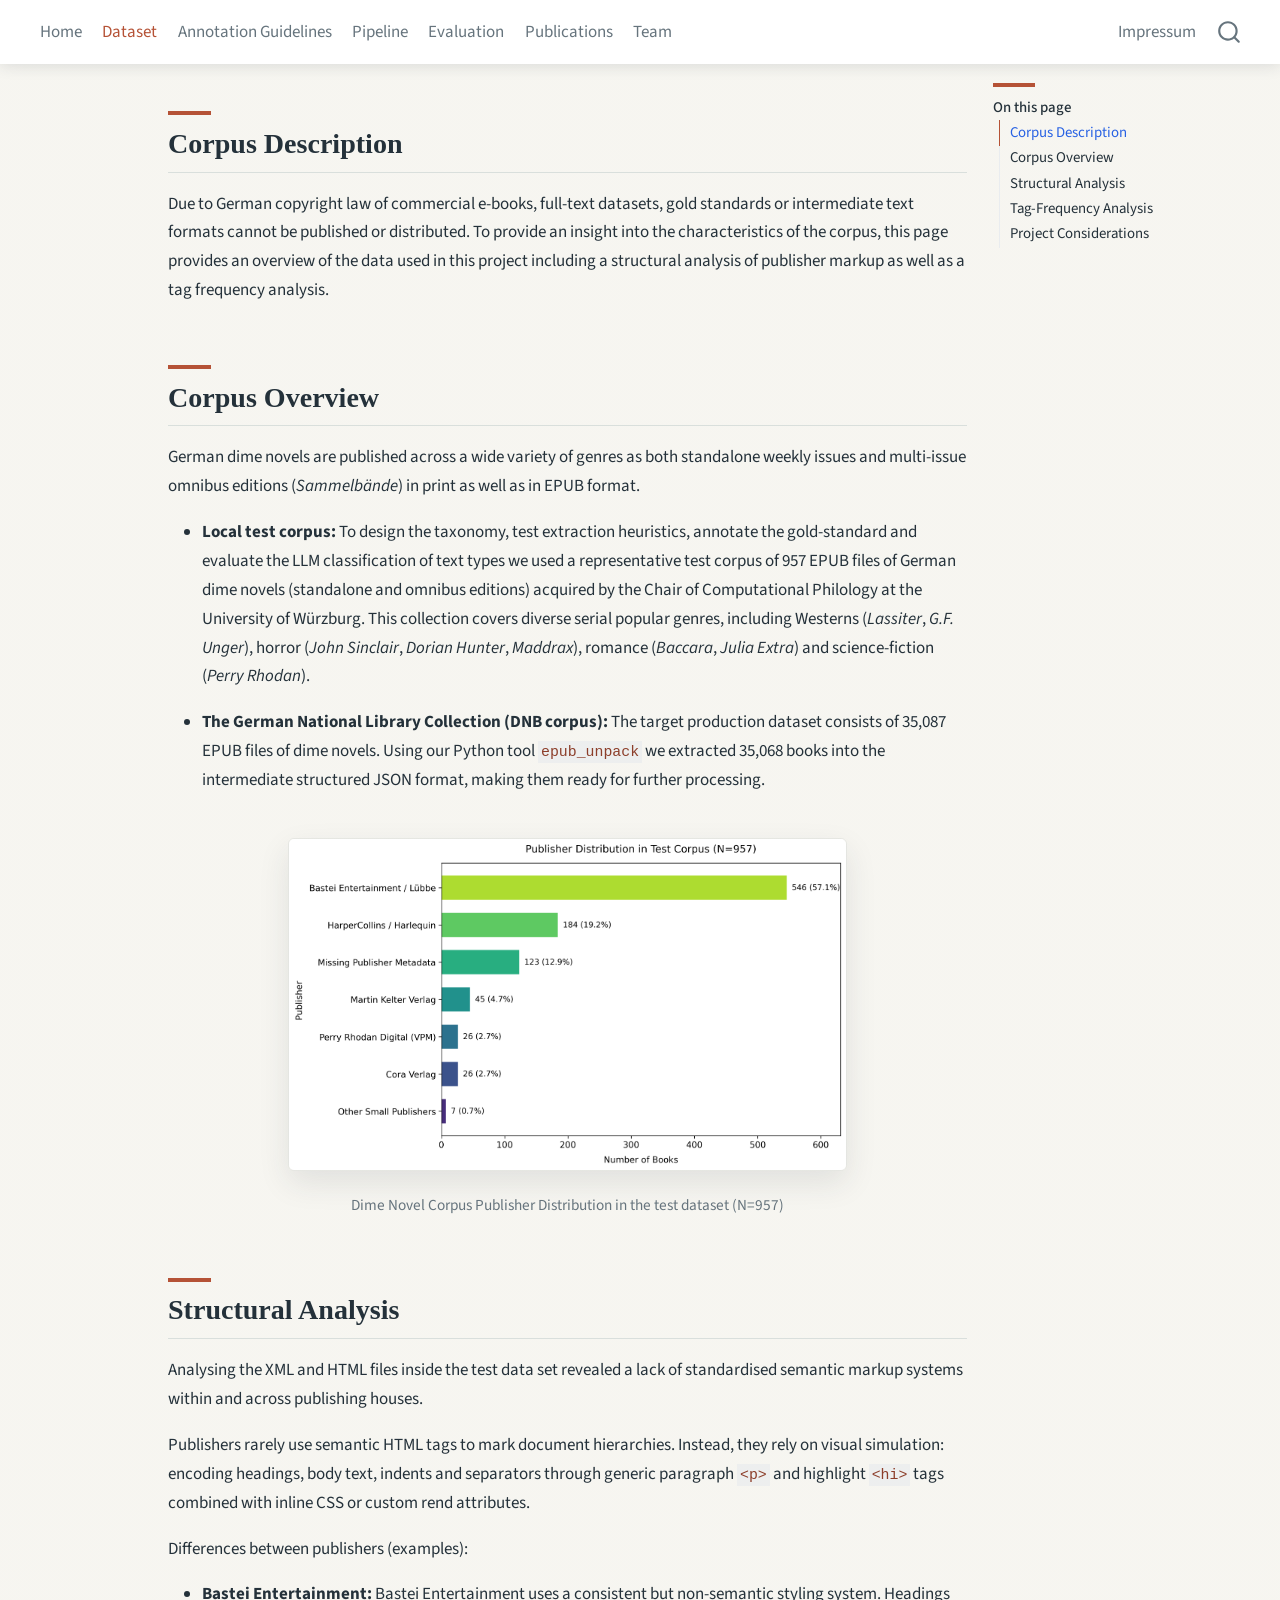
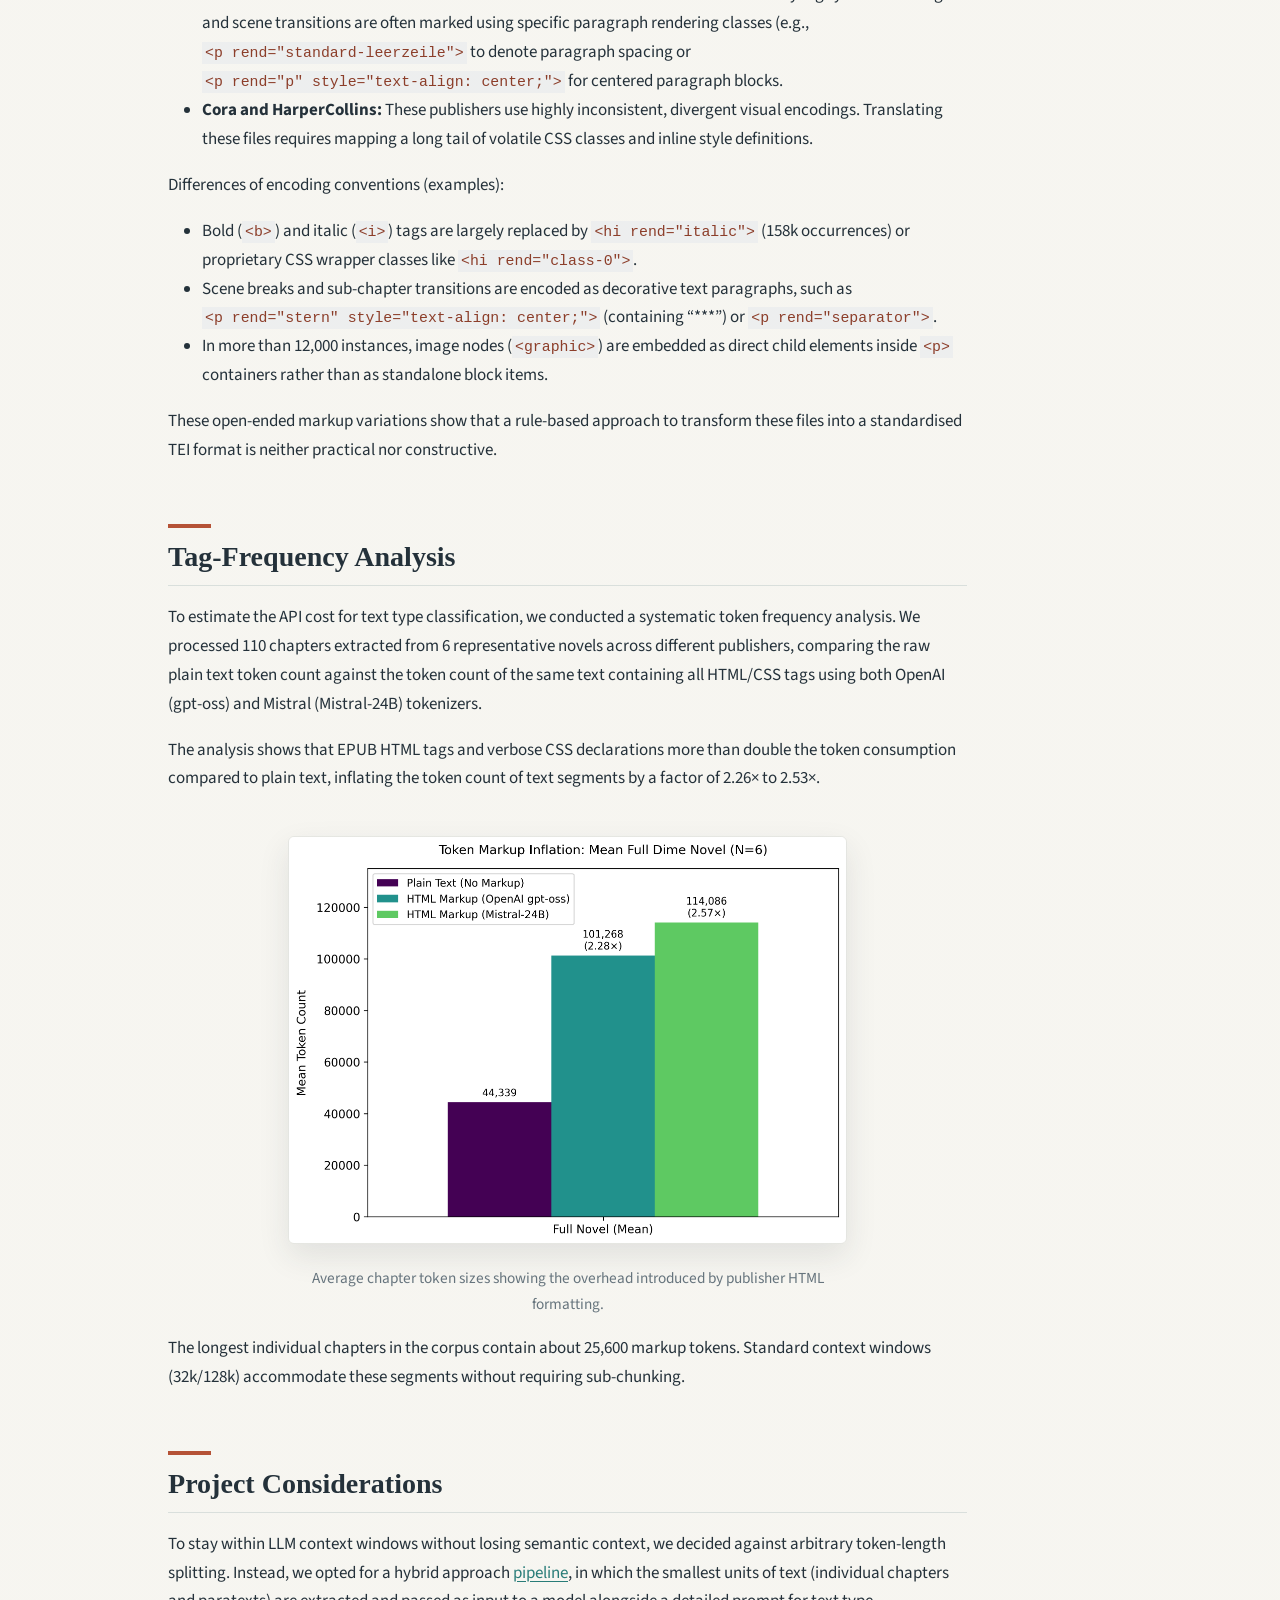
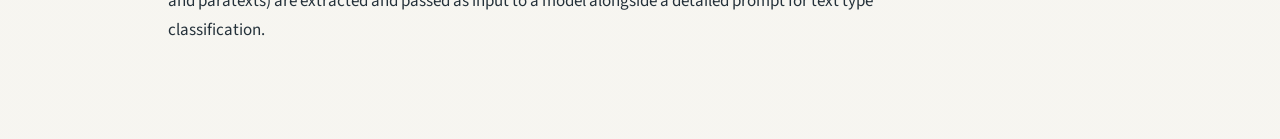
==== commit 7257347d: "add readme" ====
--- a/docs/dataset.html
+++ b/docs/dataset.html
@@ -45,7 +45,7 @@
 <link href="site_libs/quarto-html/quarto-syntax-highlighting-64a204ab8560d761af7679ceaba22944.css" rel="stylesheet" id="quarto-text-highlighting-styles">
 <script src="site_libs/bootstrap/bootstrap.min.js"></script>
 <link href="site_libs/bootstrap/bootstrap-icons.css" rel="stylesheet">
-<link href="site_libs/bootstrap/bootstrap-d0cfe7a3482e0d49a74229a8f3b76718.min.css" rel="stylesheet" append-hash="true" id="quarto-bootstrap" data-mode="light">
+<link href="site_libs/bootstrap/bootstrap-172ba59bd5e0b52282274ba0c0cc16fc.min.css" rel="stylesheet" append-hash="true" id="quarto-bootstrap" data-mode="light">
 <script src="site_libs/quarto-contrib/glightbox/glightbox.min.js"></script>
 <link href="site_libs/quarto-contrib/glightbox/glightbox.min.css" rel="stylesheet">
 <link href="site_libs/quarto-contrib/glightbox/lightbox.css" rel="stylesheet">
@@ -78,7 +78,7 @@
 }</script>
 
 
-<link rel="stylesheet" href="styles-playground.css">
+<link rel="stylesheet" href="styles.css">
 </head>
 
 <body class="nav-fixed quarto-light">
--- a/docs/styles.css
+++ b/docs/styles.css
@@ -0,0 +1,508 @@
+/* Shared production styles for the default Quarto build and playground profile. */
+
+:root {
+  --playground-ink: #24313a;
+  --playground-muted: #66747d;
+  --playground-paper: #f6f5f0;
+  --playground-panel: #ffffff;
+  --playground-accent: #b55236;
+  --playground-accent-soft: #ead8d0;
+  --playground-teal: #287c78;
+  --playground-teal-soft: #dcebe8;
+  --playground-rule: #d9dfdc;
+  --playground-shadow: 0 0.7rem 1.8rem rgba(36, 49, 58, 0.1);
+}
+
+html {
+  scroll-behavior: smooth;
+}
+
+body {
+  color: var(--playground-ink);
+  background:
+    linear-gradient(rgba(246, 245, 240, 0.96), rgba(246, 245, 240, 0.96)),
+    repeating-linear-gradient(0deg, rgba(36, 49, 58, 0.018) 0, rgba(36, 49, 58, 0.018) 1px, transparent 1px, transparent 4px);
+  line-height: 1.7;
+}
+
+.navbar {
+  --bs-navbar-color: var(--playground-ink);
+  --bs-navbar-hover-color: var(--playground-accent);
+  --bs-navbar-active-color: var(--playground-accent);
+  --bs-navbar-brand-color: var(--playground-ink);
+  --bs-navbar-brand-hover-color: var(--playground-accent);
+  background-color: var(--playground-panel) !important;
+  border-bottom: 0;
+  box-shadow: 0 2px 14px rgba(36, 49, 58, 0.13);
+}
+
+.navbar-brand {
+  font-weight: 700;
+  letter-spacing: 0.01em;
+}
+
+.navbar .nav-link {
+  color: var(--playground-muted) !important;
+}
+
+.navbar .nav-link.active {
+  opacity: 1;
+  color: var(--playground-accent) !important;
+}
+
+.aa-DetachedSearchButton,
+.aa-DetachedSearchButtonIcon,
+.navbar #quarto-search .aa-Label svg,
+.navbar #quarto-search .aa-SubmitIcon {
+  color: var(--playground-muted) !important;
+  fill: currentColor;
+  opacity: 1 !important;
+}
+
+main.content {
+  max-width: 1100px;
+}
+
+@media (min-width: 1100px) {
+  .index-page {
+    position: static;
+    display: block !important;
+    width: auto;
+  }
+
+  .index-page > .column {
+    width: 100% !important;
+  }
+
+  .index-page > .index-main-column {
+    flex: none !important;
+    width: 100% !important;
+    max-width: 1100px;
+    margin-right: auto;
+    margin-left: auto;
+  }
+
+  .index-page > .column:first-child,
+  .index-page > .column:last-child {
+    position: absolute;
+    top: 16rem;
+    width: 180px !important;
+  }
+
+  .index-page > .column:first-child {
+    left: clamp(1rem, 4vw, 5rem);
+  }
+
+  .index-page > .column:last-child {
+    right: clamp(1rem, 4vw, 5rem);
+    width: 220px !important;
+  }
+
+  .index-page > .column:first-child > .index-brand-rail,
+  .index-page > .column:last-child > .index-team-list {
+    padding-top: 0;
+  }
+
+  .index-page > .column:first-child > .index-brand-rail {
+    align-items: flex-start;
+  }
+
+  .index-page > .column:last-child > .index-team-list {
+    text-align: left;
+  }
+}
+
+@media (min-width: 768px) and (max-width: 1099px) {
+  .index-page {
+    display: grid !important;
+    grid-template-columns: 150px minmax(0, 1fr) 180px;
+    column-gap: 2rem;
+  }
+
+  .index-page > .column {
+    width: auto !important;
+  }
+
+  .index-page > .column > .index-brand-rail,
+  .index-page > .column > .index-team-list {
+    padding-top: 8rem;
+  }
+
+  .index-page > .column:first-child > .index-brand-rail {
+    align-items: flex-start;
+  }
+
+  .index-page > .column:last-child > .index-team-list {
+    text-align: left;
+  }
+}
+
+.index-brand-rail {
+  display: flex;
+  flex-direction: column;
+  align-items: center;
+  gap: 1.5rem;
+  padding-top: 1.25rem;
+}
+
+.index-brand-rail > p {
+  margin: 0;
+  text-align: center;
+}
+
+.index-brand-rail img {
+  height: auto;
+  max-width: 100%;
+}
+
+.repository-links {
+  width: 100%;
+  padding-top: 0;
+  text-align: center;
+}
+
+.repository-link {
+  display: flex;
+  align-items: center;
+  justify-content: center;
+  gap: 0.45rem;
+  margin: 0.45rem auto;
+  font-size: 1rem;
+  font-weight: 700;
+  text-decoration: none;
+}
+
+.repository-link .bi {
+  font-size: 1.35rem;
+}
+
+.index-team-list {
+  padding-top: 1.25rem;
+}
+
+.index-team-list > p:first-child strong {
+  color: var(--playground-accent);
+  font-size: 0.82rem;
+  letter-spacing: 0.09em;
+  text-transform: uppercase;
+}
+
+.index-team-list ul {
+  list-style: none;
+  margin-left: 0;
+  padding-left: 0;
+}
+
+.index-team-list li {
+  margin: 0.45rem 0;
+}
+
+.index-team-list a strong {
+  color: inherit;
+}
+
+.quarto-title-block {
+  margin-bottom: 3rem;
+}
+
+h1,
+h2,
+h3 {
+  font-family: Georgia, "Times New Roman", serif;
+  font-weight: 600;
+}
+
+h1 {
+  max-width: 15ch;
+  color: var(--playground-ink);
+  font-size: clamp(2.3rem, 5vw, 4rem);
+  line-height: 1.08;
+}
+
+h2 {
+  margin-top: 3.5rem;
+  padding-bottom: 0.65rem;
+  border-bottom: 1px solid var(--playground-rule);
+  color: var(--playground-ink);
+}
+
+h2::before {
+  display: block;
+  width: 2.5rem;
+  margin-bottom: 0.7rem;
+  border-top: 4px solid var(--playground-accent);
+  content: "";
+}
+
+h3,
+h4 {
+  margin-top: 2rem;
+  color: var(--playground-ink);
+}
+
+a {
+  color: var(--playground-teal);
+  text-decoration-thickness: 0.08em;
+  text-underline-offset: 0.18em;
+}
+
+a:hover {
+  color: var(--playground-accent);
+}
+
+strong {
+  color: var(--playground-ink);
+}
+
+blockquote {
+  margin: 2rem 0;
+  padding: 0.8rem 1.5rem;
+  border-left: 4px solid var(--playground-teal);
+  color: var(--playground-muted);
+  font-family: Georgia, "Times New Roman", serif;
+  font-size: 1.08rem;
+}
+
+figure {
+  margin: 2.5rem auto;
+}
+
+.quarto-lightbox img,
+figure img {
+  border: 1px solid rgba(36, 49, 58, 0.08);
+  border-radius: 0.35rem;
+  box-shadow: var(--playground-shadow);
+}
+
+figcaption {
+  max-width: 70ch;
+  margin: 0.75rem auto 0;
+  color: var(--playground-muted);
+  font-size: 0.9rem;
+  text-align: center;
+}
+
+.callout {
+  margin: 2rem 0;
+  background: var(--playground-panel);
+  border: 1px solid var(--playground-rule);
+  border-left: 4px solid var(--playground-accent) !important;
+  border-radius: 0.35rem;
+  box-shadow: 0 0.4rem 1.2rem rgba(36, 49, 58, 0.06);
+}
+
+.callout.callout-tip {
+  border-left-color: var(--playground-teal) !important;
+}
+
+.callout.callout-warning {
+  border-left-color: #bd812b !important;
+}
+
+.callout .callout-title-container {
+  color: var(--playground-ink);
+  font-weight: 700;
+}
+
+table {
+  overflow: hidden;
+  background: var(--playground-panel);
+  border-color: var(--playground-rule);
+  box-shadow: 0 0.25rem 0.8rem rgba(36, 49, 58, 0.04);
+}
+
+table thead th {
+  color: var(--playground-ink);
+  background: var(--playground-teal-soft);
+  border-bottom: 2px solid var(--playground-teal);
+}
+
+table tbody tr:nth-child(even) {
+  background: rgba(220, 235, 232, 0.28);
+}
+
+code {
+  color: #8c3e2a;
+  background: rgba(181, 82, 54, 0.08);
+}
+
+pre {
+  border: 1px solid var(--playground-rule);
+  border-radius: 0.35rem;
+  box-shadow: 0 0.3rem 1rem rgba(36, 49, 58, 0.06);
+}
+
+#TOC,
+.toc-actions {
+  border-color: var(--playground-rule);
+}
+
+#TOC .nav-link.active {
+  color: var(--playground-accent);
+  border-left-color: var(--playground-accent);
+}
+
+.column > p:first-child strong:first-child {
+  color: var(--playground-accent);
+  letter-spacing: 0.03em;
+  text-transform: uppercase;
+}
+
+.team-page {
+  --team-card-padding: clamp(1.2rem, 2.5vw, 1.7rem);
+}
+
+.team-page > h2 {
+  max-width: 18ch;
+  margin-bottom: 3.5rem;
+}
+
+.team-section {
+  margin: 3.5rem 0;
+}
+
+.team-section > p:first-child {
+  margin-bottom: 1.25rem;
+}
+
+.team-section > p:first-child strong {
+  color: var(--playground-accent);
+  font-size: 0.82rem;
+  letter-spacing: 0.09em;
+  text-transform: uppercase;
+}
+
+.team-grid {
+  display: grid;
+  grid-template-columns: repeat(2, minmax(0, 1fr));
+  gap: 1.25rem;
+}
+
+.team-card {
+  min-width: 0;
+  padding: var(--team-card-padding);
+  background: var(--playground-panel);
+  border: 1px solid var(--playground-rule);
+  border-top: 3px solid var(--playground-teal-soft);
+  border-radius: 0.35rem;
+  box-shadow: 0 0.45rem 1.2rem rgba(36, 49, 58, 0.06);
+}
+
+.team-card-lead {
+  border-top-color: var(--playground-accent);
+}
+
+.team-card-featured {
+  border-top-color: var(--playground-teal-soft);
+}
+
+.team-card > p:first-child {
+  margin-top: 0;
+  margin-bottom: 1rem;
+  color: var(--playground-ink);
+  font-family: Georgia, "Times New Roman", serif;
+  font-size: 1.35rem;
+  line-height: 1.2;
+}
+
+.team-card-lead > p:first-child {
+  font-family: inherit;
+  font-size: 1rem;
+  line-height: 1.7;
+}
+
+.team-card-lead > p:first-child strong {
+  display: inline;
+  margin-bottom: 0;
+  font-family: Georgia, "Times New Roman", serif;
+  font-size: 1.35rem;
+  line-height: 1.2;
+}
+
+.team-card > p:last-child {
+  margin-bottom: 0;
+}
+
+.team-card em {
+  color: var(--playground-muted);
+  font-size: 0.92rem;
+}
+
+.team-card a {
+  font-weight: 600;
+}
+
+.orcid-link,
+.contact-link {
+  display: inline-block;
+  padding: 0.12rem 0.4rem;
+  border: 1px solid #a6ce39;
+  border-radius: 0.2rem;
+  color: #5b7614;
+  font-size: 0.82rem;
+  text-decoration: none;
+}
+
+.project-period {
+  color: var(--playground-ink);
+}
+
+.team-assistants {
+  padding-top: 0.5rem;
+}
+
+.team-grid-compact {
+  grid-template-columns: repeat(2, minmax(0, 1fr));
+}
+
+.team-grid-compact .team-card > p:first-child {
+  margin-bottom: 0;
+  font-family: inherit;
+  font-size: 1rem;
+  line-height: 1.5;
+}
+
+@media (max-width: 767px) {
+  body {
+    line-height: 1.6;
+  }
+
+  main.content {
+    padding-right: 1.25rem;
+    padding-left: 1.25rem;
+  }
+
+  h1 {
+    font-size: 2.45rem;
+  }
+
+  h2 {
+    margin-top: 2.75rem;
+  }
+
+  figure img {
+    max-width: 100%;
+  }
+
+  .team-page > h2 {
+    margin-bottom: 2.5rem;
+  }
+
+  .team-section {
+    margin: 2.75rem 0;
+  }
+
+  .team-grid,
+  .team-grid-compact {
+    grid-template-columns: 1fr;
+  }
+
+  .index-brand-rail,
+  .index-team-list {
+    padding-top: 0;
+  }
+
+  .index-page {
+    display: block;
+  }
+}
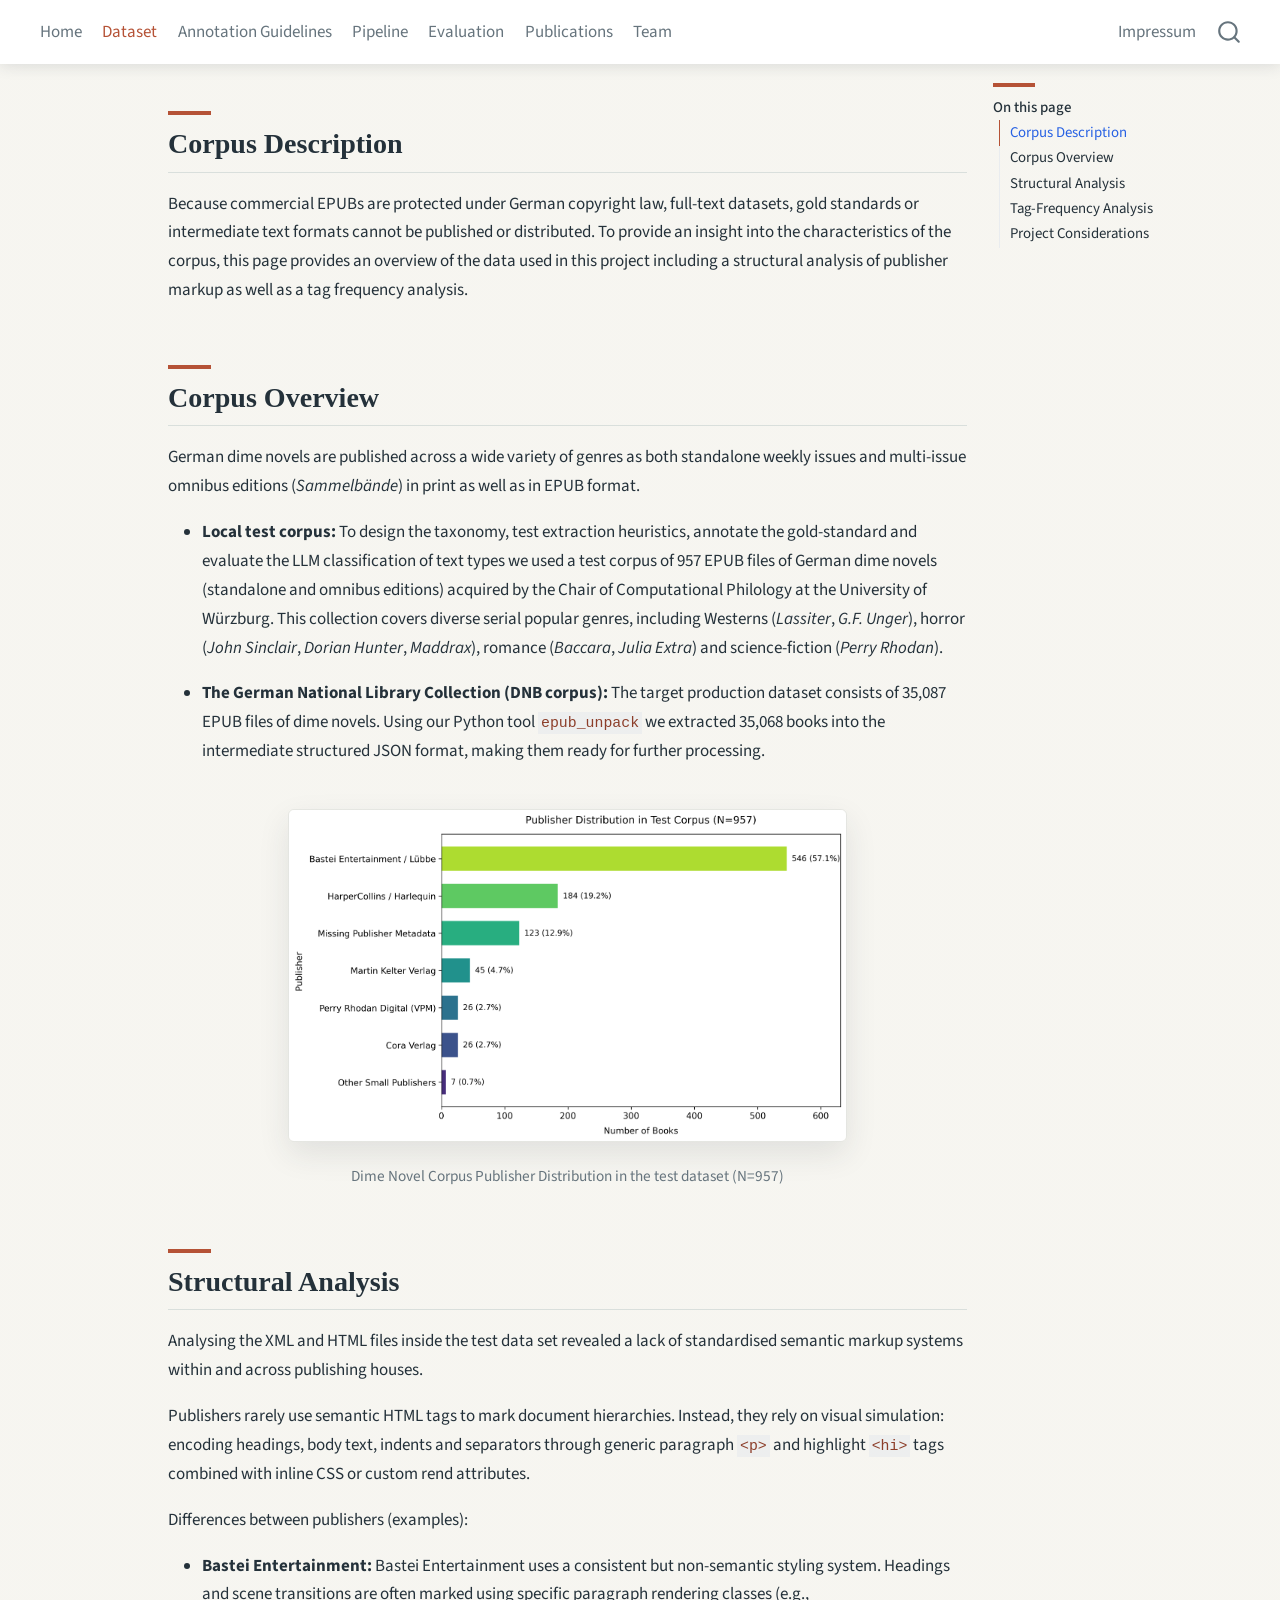
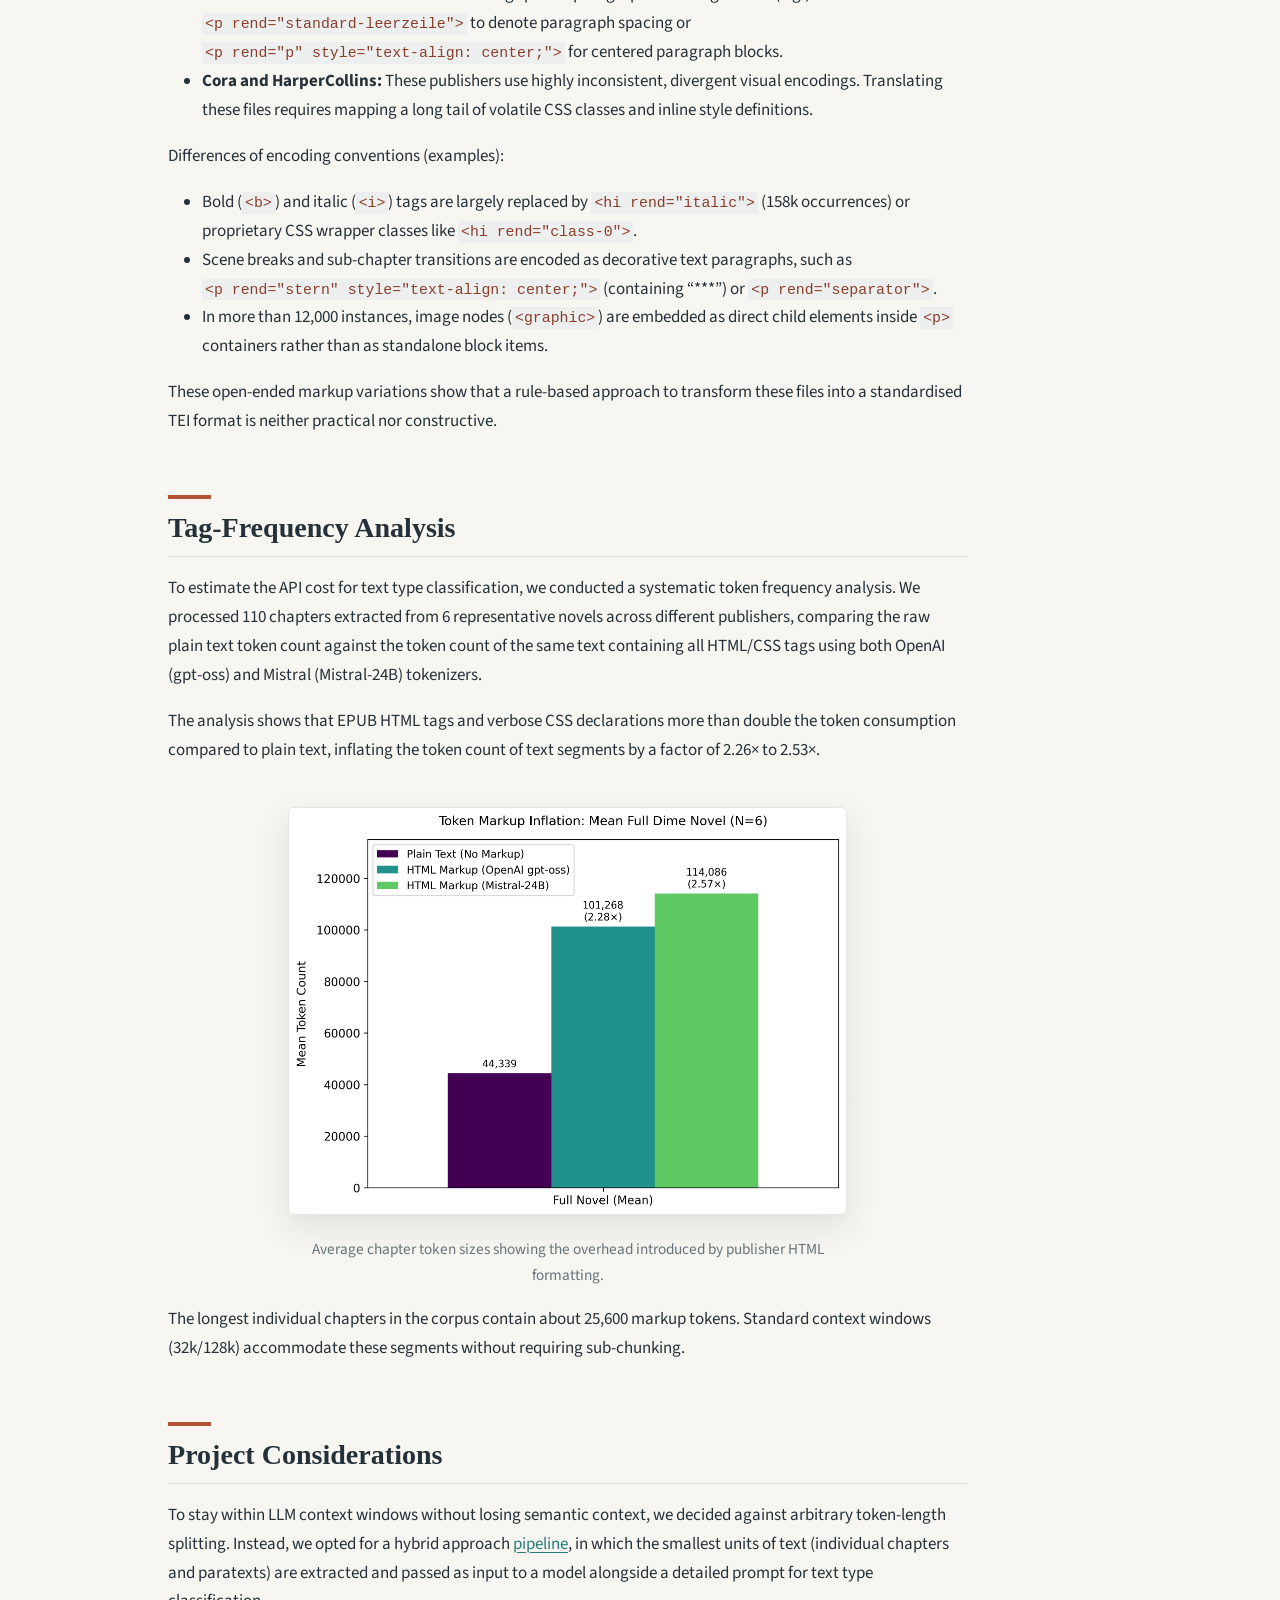
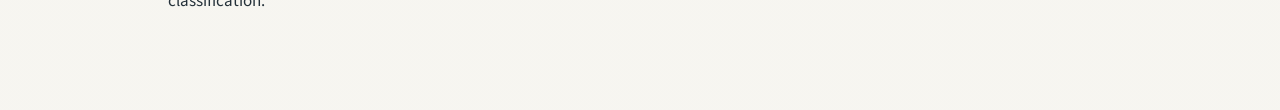
==== commit 5e31b0ef: "update website text" ====
--- a/docs/dataset.html
+++ b/docs/dataset.html
@@ -159,13 +159,13 @@
 
 <section id="corpus-description" class="level2">
 <h2 class="anchored" data-anchor-id="corpus-description">Corpus Description</h2>
-<p>Due to German copyright law of commercial e-books, full-text datasets, gold standards or intermediate text formats cannot be published or distributed. To provide an insight into the characteristics of the corpus, this page provides an overview of the data used in this project including a structural analysis of publisher markup as well as a tag frequency analysis.</p>
+<p>Because commercial EPUBs are protected under German copyright law, full-text datasets, gold standards or intermediate text formats cannot be published or distributed. To provide an insight into the characteristics of the corpus, this page provides an overview of the data used in this project including a structural analysis of publisher markup as well as a tag frequency analysis.</p>
 </section>
 <section id="corpus-overview" class="level2">
 <h2 class="anchored" data-anchor-id="corpus-overview">Corpus Overview</h2>
 <p>German dime novels are published across a wide variety of genres as both standalone weekly issues and multi-issue omnibus editions (<em>Sammelbände</em>) in print as well as in EPUB format.</p>
 <ul>
-<li><p><strong>Local test corpus:</strong> To design the taxonomy, test extraction heuristics, annotate the gold-standard and evaluate the LLM classification of text types we used a representative test corpus of 957 EPUB files of German dime novels (standalone and omnibus editions) acquired by the Chair of Computational Philology at the University of Würzburg. This collection covers diverse serial popular genres, including Westerns (<em>Lassiter</em>, <em>G.F. Unger</em>), horror (<em>John Sinclair</em>, <em>Dorian Hunter</em>, <em>Maddrax</em>), romance (<em>Baccara</em>, <em>Julia Extra</em>) and science-fiction (<em>Perry Rhodan</em>).</p></li>
+<li><p><strong>Local test corpus:</strong> To design the taxonomy, test extraction heuristics, annotate the gold-standard and evaluate the LLM classification of text types we used a test corpus of 957 EPUB files of German dime novels (standalone and omnibus editions) acquired by the Chair of Computational Philology at the University of Würzburg. This collection covers diverse serial popular genres, including Westerns (<em>Lassiter</em>, <em>G.F. Unger</em>), horror (<em>John Sinclair</em>, <em>Dorian Hunter</em>, <em>Maddrax</em>), romance (<em>Baccara</em>, <em>Julia Extra</em>) and science-fiction (<em>Perry Rhodan</em>).</p></li>
 <li><p><strong>The German National Library Collection (DNB corpus):</strong> The target production dataset consists of 35,087 EPUB files of dime novels. Using our Python tool <code>epub_unpack</code> we extracted 35,068 books into the intermediate structured JSON format, making them ready for further processing.</p></li>
 </ul>
 <div class="quarto-figure quarto-figure-center">
@@ -212,6 +212,7 @@
 </section>
 
 </main> <!-- /main -->
+<script src="lightbox-history.js"></script>
 <script id="quarto-html-after-body" type="application/javascript">
   window.document.addEventListener("DOMContentLoaded", function (event) {
     const icon = "";
--- a/docs/styles.css
+++ b/docs/styles.css
@@ -274,6 +274,10 @@
   box-shadow: var(--playground-shadow);
 }
 
+.glightbox-container .gslide-description {
+  display: none !important;
+}
+
 figcaption {
   max-width: 70ch;
   margin: 0.75rem auto 0;
@@ -503,6 +507,78 @@
   }
 
   .index-page {
-    display: block;
-  }
-}
+    display: grid !important;
+    grid-template-columns: minmax(0, 1fr);
+    gap: 0;
+    width: 100%;
+  }
+
+  .index-page > .column {
+    width: 100% !important;
+    min-width: 0;
+    overflow: visible;
+  }
+
+  .index-page > .index-main-column {
+    order: 1;
+  }
+
+  .index-page > .column:last-child {
+    order: 2;
+  }
+
+  .index-page > .column:first-child {
+    order: 3;
+  }
+
+  .index-main-column {
+    padding-bottom: 2rem;
+  }
+
+  .index-team-list {
+    margin: 0;
+    padding: 1.5rem 0 2rem;
+    border-top: 1px solid var(--playground-rule);
+  }
+
+  .index-team-list ul {
+    columns: 2;
+    column-gap: 1.5rem;
+  }
+
+  .index-team-list li {
+    break-inside: avoid;
+  }
+
+  .index-brand-rail {
+    display: grid;
+    grid-template-columns: repeat(2, minmax(0, 1fr));
+    align-items: center;
+    gap: 1rem;
+    margin-top: 1rem;
+    padding: 1.5rem 0 0;
+    border-top: 1px solid var(--playground-rule);
+  }
+
+  .index-brand-rail > p {
+    display: flex;
+    align-items: center;
+    justify-content: center;
+    min-height: 4.5rem;
+  }
+
+  .index-brand-rail .repository-links {
+    display: grid;
+    grid-column: 1 / -1;
+    grid-template-columns: repeat(2, minmax(0, 1fr));
+    gap: 0.5rem;
+    padding-top: 0.5rem;
+  }
+
+  .index-brand-rail .repository-link {
+    margin: 0;
+    min-width: 0;
+    font-size: 0.9rem;
+  }
+
+}
